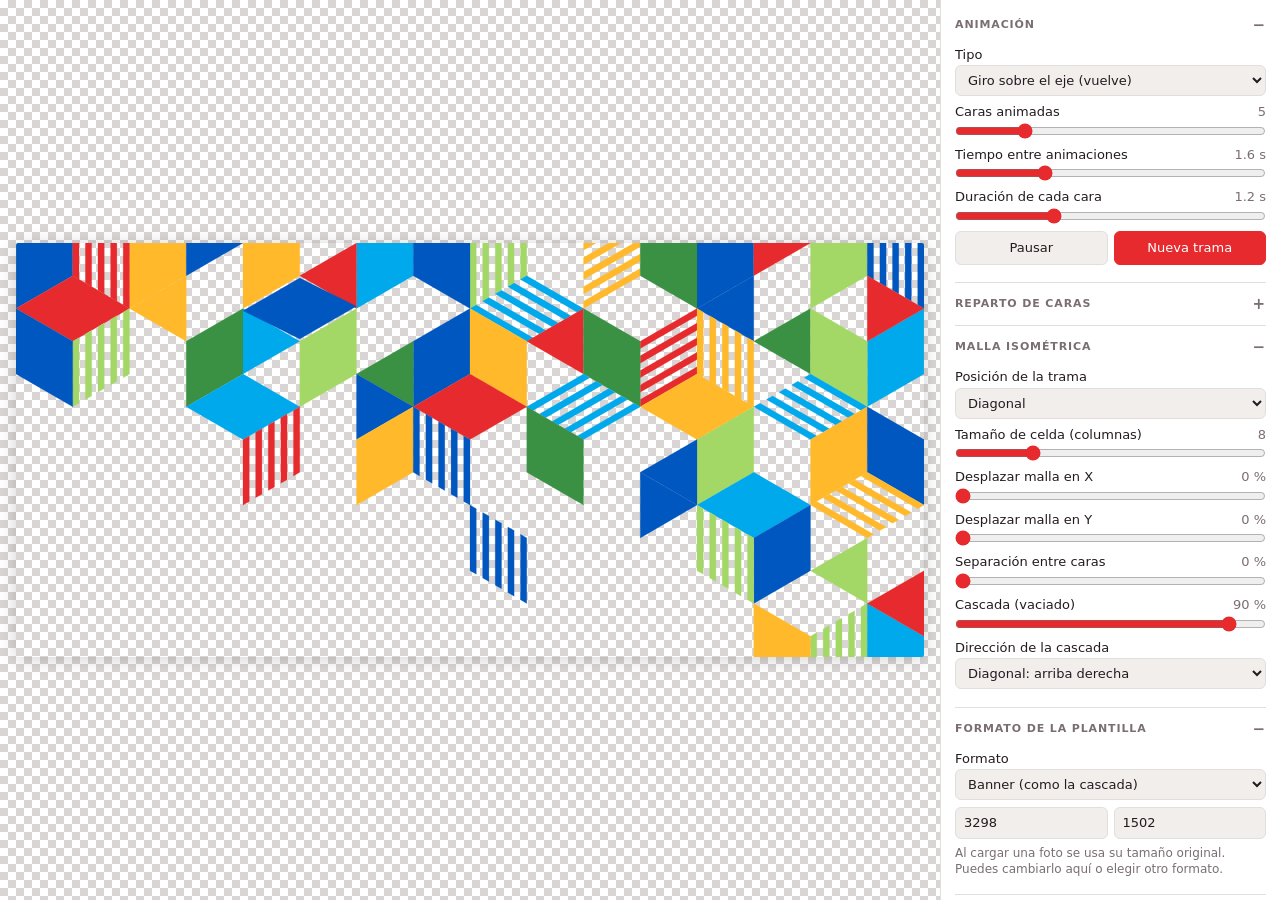
==== trama/index.html @ 0f30f417 "Añade generador de tramas en /trama Co-authored-by: Copilot <223556219+Copilot@users.noreply.github." ====
<!doctype html>
<html lang="es"><head><meta charset="utf-8">
<meta name="viewport" content="width=device-width, initial-scale=1, viewport-fit=cover">
<title>Generador de trama isométrica animada</title>
<style>
:root{--bg:#f6f5f3;--fg:#241b20;--panel:#fff;--line:#e2dede;--mut:#7a6e74;--acc:#e62a2d;--stage:#ebe8e6;--ctl:#f1eeec;
box-sizing:border-box;padding-top:env(safe-area-inset-top,0px);padding-bottom:env(safe-area-inset-bottom,0px)}
@media (prefers-color-scheme:dark){:root:not([data-theme="light"]){--bg:#17141a;--fg:#f1e8ec;--panel:#211c25;--line:#392f3a;--mut:#a89aa3;--stage:#100e12;--ctl:#2b242e}}
:root[data-theme="dark"]{--bg:#17141a;--fg:#f1e8ec;--panel:#211c25;--line:#392f3a;--mut:#a89aa3;--stage:#100e12;--ctl:#2b242e}
html,body{height:100%;margin:0}
body{background:var(--bg);color:var(--fg);font:13px/1.35 system-ui,-apple-system,sans-serif}
.app{display:grid;grid-template-columns:minmax(0,1fr) 340px;height:100%;min-height:0}
.stage{background:var(--stage);display:flex;align-items:center;justify-content:center;padding:16px;min-height:0;min-width:0;overflow:hidden}
.stage[data-transparent="true"]{background-color:#fff;background-image:linear-gradient(45deg,#d9d5d4 25%,transparent 25%),linear-gradient(-45deg,#d9d5d4 25%,transparent 25%),linear-gradient(45deg,transparent 75%,#d9d5d4 75%),linear-gradient(-45deg,transparent 75%,#d9d5d4 75%);background-size:16px 16px;background-position:0 0,0 8px,8px -8px,-8px 0}
#cv{box-shadow:0 2px 18px rgba(0,0,0,.18);border-radius:2px;cursor:pointer;touch-action:none}
#cv[data-image="true"]{cursor:grab}
#cv.is-panning{cursor:grabbing}
#cv:focus-visible{outline:3px solid var(--acc);outline-offset:4px}
.panel{background:var(--panel);border-left:1px solid var(--line);overflow:auto;padding:4px 14px 24px}
@media(max-width:820px){.app{grid-template-columns:minmax(0,1fr);grid-template-rows:minmax(220px,40dvh) minmax(0,1fr);height:100dvh}.panel{border-left:0;border-top:1px solid var(--line)}}
details.section{border-bottom:1px solid var(--line);padding:0 0 8px}
details.section>summary{font-size:11px;letter-spacing:.08em;text-transform:uppercase;color:var(--mut);margin:0;padding:14px 0 6px;font-weight:600;cursor:pointer;list-style:none}
details.section>summary::-webkit-details-marker{display:none}
details.section>summary::after{content:"+";float:right;font-size:15px;line-height:1}
details.section[open]>summary::after{content:"−"}
.section-body{padding-bottom:3px}
.f{display:grid;grid-template-columns:1fr auto;gap:2px 8px;margin:7px 0;align-items:center}
.f .v{color:var(--mut);font-variant-numeric:tabular-nums}
.f input[type=range]{grid-column:1/3;width:100%;accent-color:var(--acc);margin:0}
select,input[type=text],input[type=number],input[type=file]{width:100%;box-sizing:border-box;background:var(--ctl);color:var(--fg);border:1px solid var(--line);border-radius:6px;padding:6px 8px;font:inherit}
button{background:var(--ctl);color:var(--fg);border:1px solid var(--line);border-radius:6px;padding:7px 10px;font:inherit;cursor:pointer}
button:hover{border-color:var(--acc)}
button.p{background:var(--acc);border-color:var(--acc);color:#fff}
.row{display:flex;gap:6px;flex-wrap:wrap;margin:6px 0}.row>*{flex:1;min-width:0}
.sw{display:flex;gap:6px;margin:6px 0}.sw input{flex:1;height:28px;padding:0;border:1px solid var(--line);border-radius:6px;background:none;min-width:0}
.chk{display:flex;gap:8px;align-items:center;margin:8px 0}
#msg{color:var(--mut);min-height:1.4em;margin-top:6px}
.note{color:var(--mut);font-size:12px;margin:2px 0 6px}
</style></head><body>
<div class="app"><div class="stage" id="stage"><canvas id="cv" role="img" tabindex="0" aria-label="Trama isométrica animada. Pulsa para generar otra composición."></canvas></div><div class="panel" id="panel"></div></div>
<script>
const SX=215.03,SY=124.15;
const STROKE=.8;
const FQ=[[[-.5,-.5,.5],[.5,-.5,.5],[.5,.5,.5],[-.5,.5,.5]],[[.5,-.5,.5],[.5,.5,.5],[.5,.5,-.5],[.5,-.5,-.5]],[[.5,.5,.5],[-.5,.5,.5],[-.5,.5,-.5],[.5,.5,-.5]]];
// diagonal corta de cada cara: cortando por ella salen triángulos equiláteros
const SD=FQ.map(q=>{const P=q.map(p=>[(p[0]-p[1])*.7071,(p[0]+p[1]-2*p[2])*.4082]),d=(a,b)=>Math.hypot(a[0]-b[0],a[1]-b[1]);return d(P[0],P[2])<d(P[1],P[3])?0:1});
const TRI=[[[0,0],[1,0],[1,1]],[[0,0],[1,1],[0,1]],[[1,0],[1,1],[0,1]],[[0,0],[1,0],[0,1]]],SQ=[[0,0],[1,0],[1,1],[0,1]];
const WTC=[3,3,2,2,3,3];
const FORMATS={banner:['Banner (como la cascada)',3298,1502],hd:['Horizontal 16:9',1920,1080],c43:['Horizontal 4:3',1600,1200],sq:['Cuadrado 1:1',1500,1500],a4:['A4 vertical',1240,1754],story:['Vertical 9:16',1080,1920]};
const ANIMS={eje:'Giro sobre el eje (vuelve)',ejeMantener:'Giro sobre el eje y mantener',lado:'Giro sobre un lado',aristaMantener:'Giro sobre arista y mantener',fundido:'Aparecer y desaparecer',caida:'Caída',desliza:'Deslizar',escala:'Escalar (pop)',
  ejeSuave:'Giro suave',ladoSuave:'Balanceo suave',pulso:'Pulso de color',lluvia:'Lluvia continua',lluviaCompleta:'Lluvia hasta completar la trama',mezcla:'Mezcla de todas'};
const PATTERNS={diagonal:'Diagonal',horizontal:'Franja horizontal',vertical:'Franja vertical',top:'Lado superior',bottom:'Lado inferior',left:'Lado izquierdo',right:'Lado derecho',sides:'Laterales izquierdo + derecho',topBottom:'Lados superior + inferior',
  topLeft:'Esquina superior izquierda',topRight:'Esquina superior derecha',bottomLeft:'Esquina inferior izquierda',bottomRight:'Esquina inferior derecha',
  topCorners:'Esquinas superiores',bottomCorners:'Esquinas inferiores',leftCorners:'Esquinas izquierdas',rightCorners:'Esquinas derechas',
  corners:'Esquinas opuestas (sup. izq. + inf. der.)',otherCorners:'Esquinas opuestas (sup. der. + inf. izq.)',threeCorners:'Tres esquinas',fourCorners:'Las cuatro esquinas',surround:'Los cuatro lados',full:'Malla completa'};
const CASCADES={ne:'Diagonal: arriba derecha',nw:'Diagonal: arriba izquierda',se:'Diagonal: abajo derecha',sw:'Diagonal: abajo izquierda',
  leftToRight:'Horizontal: izquierda a derecha',rightToLeft:'Horizontal: derecha a izquierda',topToBottom:'Vertical: arriba a abajo',bottomToTop:'Vertical: abajo a arriba',none:'Sin cascada'};
const S={anim:'eje',fmt:'banner',W:3298,H:1502,cols:8,shx:0,shy:0,gap:0,casc:90,cdir:'ne',wB:30,wT:10,wS:20,wH:20,wP:20,batch:5,intv:1.6,dur:1.2,seed:7,
  layout:'diagonal',bg:'#ffffff',bgImage:null,bgImageData:null,bgZoom:1,bgRotation:0,bgX:0,bgY:0,transp:true,filename:'trama',
  pal:['#e62a2d','#ffb92a','#3a9144','#a4d866','#0057bf','#00a9eb']};
const $=id=>document.getElementById(id),cv=$('cv'),g=cv.getContext('2d'),uiControls={};
const motionPreference=matchMedia('(prefers-reduced-motion: reduce)'),imagePointers=new Map;
let sc=null,T=0,playing=!motionPreference.matches,pauseRequested=false,PW=100,PH=100,frameId=0,currentSection=null;
let imageGesture=null,backgroundDragged=false;
// ---------- aleatorio determinista por celda (la trama no «salta» al mover un control)
function R(a,b,c){let h=(Math.imul(a,374761393)+Math.imul(b,668265263)+Math.imul(c,2147483647)+Math.imul(S.seed,1274126177))|0;h=Math.imul(h^(h>>>13),1274126177);h^=h>>>16;return(h>>>0)/4294967296}
const clamp=(x,a,b)=>Math.min(b,Math.max(a,x));
function pickC(r,avoid=[]){const allowed=WTC.map((weight,i)=>avoid.includes(i)?0:weight),total=allowed.reduce((a,b)=>a+b,0);
  if(!total){const counts=WTC.map((_,i)=>avoid.filter(c=>c===i).length),min=Math.min(...counts),choices=counts.flatMap((n,i)=>n===min?[i]:[]);return choices[Math.floor(r*choices.length)]}
  r*=total;for(let i=0;i<allowed.length;i++)if((r-=allowed[i])<0)return i;return 0}
function mkStyle(kind,gf,avoid=[]){if(!kind)return null;const c=pickC(gf(0),avoid);
  if(kind===1)return{c,k:'s'};if(kind===2)return{c,k:'t',v:gf(1)<.5?0:1};
  return{c,k:'b',ax:gf(1)<.5?0:1,gr:1}}
function kindOf(r){const sw=[S.wB,S.wS,S.wT,S.wH],t=sw.reduce((a,b)=>a+b,0);if(!t)return 1;r*=t;for(let i=0;i<4;i++){if((r-=sw[i])<0)return i}return 1}
function edgeKeys(face){
  const q=FQ[face.i].map(p=>[p[0]+face.x,p[1]+face.y,p[2]]);
  return q.map((a,i)=>[a,q[(i+1)%q.length]].map(p=>p.map(v=>Math.round(v*1000)).join(',')).sort().join('|'));
}
// ---------- construcción de la malla
function build(){
  const VW=S.cols*2*SX,VH=VW*S.H/S.W,shX=S.shx/100*2*SX,shY=S.shy/100*3*SY;
  const tot=S.wB+S.wT+S.wS+S.wH+S.wP,pp=tot?S.wP/tot:0,q=Math.min(1,1.5*pp);
  const faces=[],units=[],edgeOwners=new Map(),rmax=Math.ceil(VH/(3*SY))+2;
  for(let r=-2;r<=rmax;r++)for(let m=-3;m<=S.cols+3;m++){
    const k=2*m+(r&1),l=3*r,cx=k*SX+shX,cy=l*SY+shY;
    if(cx<-2.2*SX||cx>VW+2.2*SX||cy<-2.4*SY||cy>VH+2.4*SY)continue;
    if(S.layout!=='full'&&S.cdir!=='none'){
      let u=clamp(cx/VW,0,1),v=clamp(cy/VH,0,1);
      if(['nw','sw'].includes(S.cdir))u=1-u;if(['se','sw'].includes(S.cdir))v=1-v;
      const cascade=S.casc/100,tail=clamp((cascade-.9)/.1,0,1),cutoff=cascade<=.9?-1.2+cascade/.9*1.2:.95*tail*tail*(3-2*tail);
      const corner=(x,y)=>.32-Math.hypot(u-x,v-y);
      let score={diagonal:u*.9-v*1.1+.35,horizontal:.14-Math.abs(v-.5),vertical:.14-Math.abs(u-.5),
        top:.52-v,bottom:v-.48,left:.52-u,right:u-.48,
        sides:Math.abs(u-.5)-.12,topBottom:Math.abs(v-.5)-.12,
        topLeft:corner(0,0),topRight:corner(1,0),bottomLeft:corner(0,1),bottomRight:corner(1,1),
        topCorners:Math.max(corner(0,0),corner(1,0)),bottomCorners:Math.max(corner(0,1),corner(1,1)),
        leftCorners:Math.max(corner(0,0),corner(0,1)),rightCorners:Math.max(corner(1,0),corner(1,1)),
        corners:Math.max(corner(0,0),corner(1,1)),otherCorners:Math.max(corner(1,0),corner(0,1)),
        threeCorners:Math.max(corner(0,0),corner(1,0),corner(0,1)),
        fourCorners:Math.max(.28-Math.hypot(u,v),.28-Math.hypot(1-u,v),.28-Math.hypot(u,1-v),.28-Math.hypot(1-u,1-v)),
        surround:.3-Math.min(u,1-u,v,1-v)}[S.layout]??(S.cdir==='none'?1:u*.9-v*1.1+.35);
      if(S.layout==='diagonal'){
        if(S.cdir==='leftToRight')score=u-.5;
        if(S.cdir==='rightToLeft')score=.5-u;
        if(S.cdir==='topToBottom')score=v-.5;
        if(S.cdir==='bottomToTop')score=.5-v;
      }
      const d=score-cutoff+(R(k,l,0)-.5)*.3*cascade;
      if(d<0)continue;
    }
    const used=new Set(),cube={x:(k+l)/2,y:(l-k)/2};
    const mk=(i,st,stripeAllowed)=>{const f={x:cube.x,y:cube.y,i,st,stripeAllowed,flip:null,adjacentFaces:[]};faces.push(f);return f};
    const gs=(s)=>j=>R(k,l,20+s*4+j);
    const makeFace=(i,kind)=>{const stripeAllowed=true,f=mk(i,null,stripeAllowed),keys=edgeKeys(f);
      f.adjacentFaces=[...new Set(keys.flatMap(key=>edgeOwners.get(key)||[]))];
      const avoid=[...f.adjacentFaces.map(adjacent=>adjacent.st).filter(Boolean).map(st=>st.c),...used];
      const noColor=kind>0&&WTC.every((_,color)=>avoid.includes(color));
      f.st=mkStyle(noColor&&kind!==2?3:noColor?0:kind,gs(i),noColor?[]:avoid);if(f.st)used.add(f.st.c);
      for(const key of keys){const owners=edgeOwners.get(key)||[];
        for(const owner of owners){if(!f.adjacentFaces.includes(owner))f.adjacentFaces.push(owner);if(!owner.adjacentFaces.includes(f))owner.adjacentFaces.push(f)}
        owners.push(f);edgeOwners.set(key,owners)}
      return f};
    if(R(k,l,1)<q){
      const i=Math.floor(R(k,l,2)*3);
      const arrow=[0,1,2].filter(z=>z!==i).map(z=>makeFace(z,1));
      const triangle=makeFace(i,2);units.push({fs:[...arrow,triangle],pair:true});
    }else for(let i=0;i<3;i++)units.push({fs:[makeFace(i,kindOf(R(k,l,5+i)))],pair:false});
  }
  return{faces,units,next:0};
}
function newStyle(face,stripeAllowed=true){
  const forbidden=face.adjacentFaces.flatMap(other=>[other.st,other.flip?.nw]).filter(style=>style&&style.k!=='b').map(style=>style.c);
  for(let n=0;n<30;n++){
    let kind=face.st?.k==='t'?2:kindOf(Math.random());
    if(kind===3&&!stripeAllowed)kind=1;
    const avoid=kind===3?[]:[...forbidden,...(face.st?[face.st.c]:[])];
    if(kind!==3&&WTC.every((_,color)=>avoid.includes(color)))continue;
    const st=mkStyle(kind,()=>Math.random(),avoid);
    if(st&&(!face.st||st.k!==face.st.k||st.c!==face.st.c))return st;
  }
  return face.st?.k!=='t'&&stripeAllowed?mkStyle(3,()=>Math.random()):null;
}
const TYPES=['eje','ejeMantener','lado','aristaMantener','fundido','caida','desliza','escala','ejeSuave','ladoSuave','pulso','lluvia'];
function batch(s,t){
  if(S.anim==='lluviaCompleta')return;
  const cand=s.units.filter(u=>!u.fs[0].flip).sort(()=>Math.random()-.5);let n=0;
  for(const u of cand){
    if(n+u.fs.length>S.batch)continue;
    const par={type:S.anim==='mezcla'?TYPES[Math.floor(Math.random()*TYPES.length)]:S.anim,ax:Math.random()<.5?0:1,edge:Math.floor(Math.random()*4),dir:Math.random()<.5?1:-1};
    const t0=t+Math.random()*.3*S.dur,dur=S.dur;
    if(u.pair){
      const pending=[];
      for(const f of u.fs){const nw=newStyle(f,false);if(!nw)break;f.flip={t0,dur,par,nw};pending.push(f)}
      if(pending.length!==u.fs.length)for(const f of pending)f.flip=null;
    }else{const f=u.fs[0],nw=newStyle(f,f.stripeAllowed);if(nw)f.flip={t0,dur,par,nw}}
    n+=u.fs.length;if(n>=S.batch)break;
  }
}
function step(s,t,independent=false){
  if((independent||!pauseRequested)&&t>=s.next){batch(s,t);s.next=t+S.intv}
  for(const f of s.faces)if(f.flip&&t>=f.flip.t0+f.flip.dur){
    if(f.flip.par.type==='aristaMantener')f.pose=heldEdgePose(f,f.flip.par);
    if(f.flip.par.type==='ejeMantener')f.pose=heldAxisPose(f,f.flip.par);
    f.st=f.flip.nw;f.flip=null}
  for(const f of s.faces)if(f.intro&&t>=f.intro.t0+f.intro.dur)f.intro=null;
  if(S.anim==='lluviaCompleta'&&s.faces.every(f=>!f.intro)&&playing&&!independent){playing=false;updatePlayButton()}
  if(!independent&&pauseRequested&&s.faces.every(f=>!f.flip)){pauseRequested=false;playing=false;updatePlayButton()}
}
// ---------- geometría 3D de cada animación
const sub=(a,b)=>[a[0]-b[0],a[1]-b[1],a[2]-b[2]],add=(a,b)=>[a[0]+b[0],a[1]+b[1],a[2]+b[2]],mul=(a,k)=>[a[0]*k,a[1]*k,a[2]*k];
const dot=(a,b)=>a[0]*b[0]+a[1]*b[1]+a[2]*b[2],cross=(a,b)=>[a[1]*b[2]-a[2]*b[1],a[2]*b[0]-a[0]*b[2],a[0]*b[1]-a[1]*b[0]];
const unit=a=>mul(a,1/Math.hypot(...a)),cen=q=>mul(q.reduce(add),1/q.length);
const ease=x=>x*x*(3-2*x);
function rotLine(q,P0,d,phi){const c=Math.cos(phi),s=Math.sin(phi);
  return q.map(p=>{const r=sub(p,P0),par=mul(d,dot(r,d)),pp=sub(r,par);return add(P0,add(par,add(mul(pp,c),mul(cross(d,pp),s))))})}
function heldEdgePose(f,par){
  const q=(f.pose||FQ[f.i]).map(p=>[p[0]+f.x,p[1]+f.y,p[2]]);
  const a=q[par.edge],b=q[(par.edge+1)%4],d=unit(sub(b,a)),C=cen(q);
  const dep=x=>x[0]+x[1]+x[2],sg=dep(rotLine([C],a,d,.3)[0])>dep(C)?1:-1;
  return rotLine(q,a,d,sg*Math.PI*.5).map(p=>[p[0]-f.x,p[1]-f.y,p[2]]);
}
function heldAxisPose(f,par){
  const q=(f.pose||FQ[f.i]).map(p=>[p[0]+f.x,p[1]+f.y,p[2]]);
  const C=cen(q),axis=unit(sub(q[par.ax?3:1],q[0]));
  return rotLine(q,C,axis,Math.PI*.5).map(p=>[p[0]-f.x,p[1]-f.y,p[2]]);
}
function anim(par,q,p,o,n){
  const C=cen(q),U=sub(q[1],q[0]),V=sub(q[3],q[0]),half=p<.5,st=half?o:n;
  switch(par.type){
    case 'eje':{const phi=ease(p)*Math.PI;return{Q:rotLine(q,C,unit(par.ax?V:U),phi),a:1,st:phi<Math.PI/2?o:n}}
    case 'ejeMantener':return{Q:rotLine(q,C,unit(par.ax?V:U),ease(p)*Math.PI*.5),a:1,st:p<.5?o:n};
    case 'lado':{const a=q[par.edge],b=q[(par.edge+1)%4],d=unit(sub(b,a)),phi=Math.sin(p*Math.PI)*Math.PI*.5;
      const dep=x=>x[0]+x[1]+x[2],sg=dep(rotLine([C],a,d,.3)[0])>dep(C)?1:-1;
      return{Q:rotLine(q,a,d,sg*phi),a:1,st}}
    case 'aristaMantener':{const a=q[par.edge],b=q[(par.edge+1)%4],d=unit(sub(b,a)),phi=ease(p)*Math.PI*.5;
      const dep=x=>x[0]+x[1]+x[2],sg=dep(rotLine([C],a,d,.3)[0])>dep(C)?1:-1;
      return{Q:rotLine(q,a,d,sg*phi),a:1,st}}
    case 'fundido':return{Q:q,a:half?1-ease(p*2):ease(p*2-1),st};
    case 'caida':{const s=half?p*2:(p-.5)*2,dz=half?-1.5*s*s:1.5*(1-s)*(1-s);
      return{Q:q.map(x=>[x[0],x[1],x[2]+dz]),a:half?1-s*s:Math.min(1,s*1.6),st}}
    case 'desliza':{const dv=mul(par.ax?V:U,par.dir),s=ease(half?p*2:(p-.5)*2);
      return{Q:q.map(x=>add(x,mul(dv,half?s:-(1-s)))),a:half?1-s:s,st}}
    case 'escala':{const k=half?1-ease(p*2):1+2.70158*Math.pow((p-.5)*2-1,3)+1.70158*Math.pow((p-.5)*2-1,2);
      return{Q:q.map(x=>add(C,mul(sub(x,C),k))),a:1,st}}
    case 'ejeSuave':return{Q:rotLine(q,C,unit(par.ax?V:U),Math.sin(p*Math.PI*2)*.3),a:1,st:o,nw:n,blend:ease(p)};
    case 'ladoSuave':{const a=q[par.edge],b=q[(par.edge+1)%4],d=unit(sub(b,a));return{Q:rotLine(q,a,d,Math.sin(p*Math.PI*2)*.42),a:1,st:o,nw:n,blend:ease(p)}}
    case 'pulso':return{Q:q,a:1,st:o,nw:n,blend:ease(p)};
    case 'lluvia':return{Q:q.map(x=>[x[0],x[1],x[2]+2.5*(1-ease(p))]),a:ease(p),st:n,overlay:true};
    case 'lluviaCompleta':return{Q:q.map(x=>[x[0],x[1],x[2]+2.5*(1-ease(p))]),a:ease(p),st:n};
  }
  return{Q:q,a:1,st:o};
}
// ---------- dibujo (mismo código para pantalla, PNG, SVG y GIF)
function bands(gr){const n=5,w=1/(n+(n-1)*gr),B=[];for(let i=0;i<n;i++)B.push([i*w*(1+gr),i*w*(1+gr)+w]);return B}
function drawFace(sk,P,L,a,i){
  if(!L||a<=.003)return;const col=S.pal[L.c];
  const pt=(u,v)=>{const m=[(1-u)*(1-v),u*(1-v),u*v,(1-u)*v];let x=0,y=0;for(let k=0;k<4;k++){x+=P[k][0]*m[k];y+=P[k][1]*m[k]}return[x,y]};
  const poly=arr=>sk.poly(arr.map(([u,v])=>pt(u,v)),col,a);
  if(L.k==='s')poly(SQ);else if(L.k==='t')poly(TRI[SD[i]*2+L.v]);
  else bands(L.gr).forEach(([u0,u1])=>poly(L.ax===0?[[u0,0],[u1,0],[u1,1],[u0,1]]:[[0,u0],[1,u0],[1,u1],[0,u1]]));
}
function render(sk,W,H,t,s){
  const kk=W/(S.cols*2*SX),shX=S.shx/100*2*SX,shY=S.shy/100*3*SY;
  const sp=p=>[((p[0]-p[1])*SX+shX)*kk,((p[0]+p[1]-2*p[2])*SY+shY)*kk];
  sk.begin();const live=[],gp=1-S.gap/100;
  for(const f of s.faces){
    let q=(f.pose||FQ[f.i]).map(p=>[p[0]+f.x,p[1]+f.y,p[2]]);
    if(gp<1){const c=cen(q);q=q.map(x=>add(c,mul(sub(x,c),gp)))}
    if(f.intro){
      const p=clamp((t-f.intro.t0)/f.intro.dur,0,1),r=anim({type:'lluviaCompleta'},q,p,f.st,f.st);
      if(p<1){live.push({r,i:f.i,d:cen(r.Q).reduce((a,b)=>a+b)});continue}
      f.intro=null;
    }
    const fl=f.flip,p=fl?clamp((t-fl.t0)/fl.dur,0,1):0;
    if(fl&&p<1){const r=anim(fl.par,q,p,f.st,fl.nw);if(r.overlay)drawFace(sk,q.map(sp),f.st,1,f.i);live.push({r,i:f.i,d:cen(r.Q).reduce((a,b)=>a+b)});continue}
    drawFace(sk,q.map(sp),f.st,1,f.i);
  }
  live.sort((a,b)=>a.d-b.d).forEach(({r,i})=>{const points=r.Q.map(sp);
    if(r.blend!==undefined){drawFace(sk,points,r.st,1-r.blend,i);drawFace(sk,points,r.nw,r.blend,i)}
    else drawFace(sk,points,r.st,r.a,i)});
}
function drawBackground(c,W,H,bg,bgImage){
  if(bgImage){
    if(!S.transp){c.fillStyle=bg;c.fillRect(0,0,W,H)}
    const placement=backgroundPlacement(W,H,bgImage);
    c.save();c.translate(placement.cx,placement.cy);c.rotate(placement.angle);c.drawImage(bgImage,-placement.dw/2,-placement.dh/2,placement.dw,placement.dh);c.restore();
  }
  else if(bg){c.fillStyle=bg;c.fillRect(0,0,W,H)}
}
function backgroundPlacement(W,H,image){
  const scale=Math.max(W/image.naturalWidth,H/image.naturalHeight)*S.bgZoom;
  return{cx:W/2+S.bgX*W/100,cy:H/2+S.bgY*H/100,dw:image.naturalWidth*scale,dh:image.naturalHeight*scale,angle:S.bgRotation*Math.PI/180}
}
const canvasSink=(c,W,H,bg,bgImage)=>({begin(){c.globalAlpha=1;c.clearRect(0,0,W,H);drawBackground(c,W,H,bg,bgImage)},
  poly(pts,col,a){c.beginPath();pts.forEach((p,i)=>i?c.lineTo(p[0],p[1]):c.moveTo(p[0],p[1]));c.closePath();
    c.globalAlpha=a;c.fillStyle=col;c.fill();c.strokeStyle=col;c.lineWidth=STROKE*W/S.W;c.stroke();c.globalAlpha=1}});
function svgSink(W,H,bg,bgImage){const o=[];const f=n=>+n.toFixed(2);
  return{begin(){if(bgImage){const placement=backgroundPlacement(W,H,S.bgImage);if(bg)o.push(`<rect width="${W}" height="${H}" fill="${bg}"/>`);
      o.push(`<g transform="translate(${f(placement.cx)} ${f(placement.cy)}) rotate(${f(S.bgRotation)})"><image href="${bgImage}" x="${f(-placement.dw/2)}" y="${f(-placement.dh/2)}" width="${f(placement.dw)}" height="${f(placement.dh)}"/></g>`)}
    else if(bg)o.push(`<rect width="${W}" height="${H}" fill="${bg}"/>`)},
    poly(pts,col,a){o.push(`<polygon points="${pts.map(p=>f(p[0])+','+f(p[1])).join(' ')}" fill="${col}"${a<1?` fill-opacity="${f(a)}"`:''} stroke="${col}" stroke-opacity="${f(a)}" stroke-width="${f(STROKE)}"/>`)},
    out(){return`<svg xmlns="http://www.w3.org/2000/svg" viewBox="0 0 ${W} ${H}" width="${W}" height="${H}" stroke-linejoin="round">\n${o.join('\n')}\n</svg>`}}}
// ---------- exportar
const hex=h=>[1,3,5].map(i=>parseInt(h.slice(i,i+2),16));
function makeSVG(){const sk=svgSink(S.W,S.H,S.transp&&!S.bgImage?null:S.bg,S.bgImageData);render(sk,S.W,S.H,T,sc);return new Blob([sk.out()],{type:'image/svg+xml'})}
function makePNG(){const c=document.createElement('canvas');c.width=S.W;c.height=S.H;
  render(canvasSink(c.getContext('2d'),S.W,S.H,S.transp&&!S.bgImage?null:S.bg,S.bgImage),S.W,S.H,T,sc);return new Promise(r=>c.toBlob(r,'image/png'))}
function lzw(px){const out=[];let cur=0,nb=0;const emit=(c,s)=>{cur|=c<<nb;nb+=s;while(nb>=8){out.push(cur&255);cur>>>=8;nb-=8}};
  let size=9,next=258,dict=new Map();emit(256,size);let pre=px[0];
  for(let i=1;i<px.length;i++){const k=px[i],key=pre*256+k,hit=dict.get(key);
    if(hit!==undefined)pre=hit;
    else{emit(pre,size);if(next>(1<<size)-1&&size<12)size++;
      if(next<4096)dict.set(key,next++);else{emit(256,size);dict=new Map();next=258;size=9}
      pre=k}}
  emit(pre,size);if(next>(1<<size)-1&&size<12)size++;emit(257,size);if(nb>0)out.push(cur&255);return out}
function gifEncode(frames,W,H,delay,pal,transparent){
  const o=[71,73,70,56,57,97],w16=v=>o.push(v&255,(v>>8)&255);w16(W);w16(H);o.push(0xF7,0,0);
  for(let i=0;i<256;i++){const c=pal[i]||[0,0,0];o.push(c[0],c[1],c[2])}
  o.push(0x21,0xFF,11,78,69,84,83,67,65,80,69,50,46,48,3,1,0,0,0);
  for(const fr of frames){
    o.push(0x21,0xF9,4,transparent?0x09:0x08,delay&255,(delay>>8)&255,0,0,0x2C);w16(0);w16(0);w16(W);w16(H);o.push(0,8);
    const d=lzw(fr);for(let i=0;i<d.length;i+=255){const n=Math.min(255,d.length-i);o.push(n);for(let j=0;j<n;j++)o.push(d[i+j])}o.push(0);
  }
  o.push(0x3B);return new Blob([new Uint8Array(o)],{type:'image/gif'});
}
function makePalette(transparent){const base=[S.bg,...S.pal].map(hex),pal=base.slice();
  for(let a=0;a<base.length;a++)for(let b=a+1;b<base.length;b++)for(const t of[.25,.5,.75])pal.push(base[a].map((v,i)=>Math.round(v*(1-t)+base[b][i]*t)));
  return transparent?[[0,0,0],...pal]:pal}
function addImageColors(pal,data){
  const bins=new Map();
  for(let i=0;i<data.length;i+=4){const r=data[i],g=data[i+1],b=data[i+2],key=((r>>4)<<8)|((g>>4)<<4)|(b>>4);
    let bin=bins.get(key);if(!bin){bin={r:0,g:0,b:0,n:0};bins.set(key,bin)}bin.r+=r;bin.g+=g;bin.b+=b;bin.n++}
  const existing=new Set(pal.map(c=>c.join(',')));
  const colors=[...bins.values()].sort((a,b)=>b.n-a.n);
  for(const bin of colors){if(pal.length>=256)break;const c=[Math.round(bin.r/bin.n),Math.round(bin.g/bin.n),Math.round(bin.b/bin.n)];
    const key=c.join(',');if(existing.has(key))continue;existing.add(key);pal.push(c)}
  if(pal.length>256)pal.length=256;
}
function quant(d,pal,cache,transparent){const n=d.length/4,o=new Uint8Array(n);
  for(let i=0,j=0;i<n;i++,j+=4){const key=(d[j]<<16)|(d[j+1]<<8)|d[j+2];let v=cache.get(key);
    if(transparent&&d[j+3]<128){o[i]=0;continue}
    if(v===undefined){let b=1e9;v=transparent?1:0;for(let k=transparent?1:0;k<pal.length;k++){const p=pal[k],e=(p[0]-d[j])**2+(p[1]-d[j+1])**2+(p[2]-d[j+2])**2;if(e<b){b=e;v=k}}cache.set(key,v)}
    o[i]=v}
  return o}
async function makeGIF(secs,fps,gw,transparent,onp){
  const gh=Math.round(gw*S.H/S.W),c=document.createElement('canvas');c.width=gw;c.height=gh;
  const cx=c.getContext('2d',{willReadFrequently:true}),sim=build();sim.faces.forEach((f,i)=>{if(sc.faces[i])f.st=sc.faces[i].st});
  if(S.anim==='lluviaCompleta'){
    prepareCompleteRain(sim);
    const stagger=Math.min(2.4,Math.max(.8,S.intv*1.2));
    secs=Math.max(secs,stagger+S.dur+.5);
  }
  const useTransparency=transparent&&!S.bgImage,pal=makePalette(useTransparency),cache=new Map(),frames=[],N=Math.max(2,2*Math.round(secs*fps/2)),forwardCount=N/2+1,captureCount=S.anim==='lluviaCompleta'?N:forwardCount,sk=canvasSink(cx,gw,gh,useTransparency?null:S.bg,S.bgImage);
  if(S.bgImage){drawBackground(cx,gw,gh,S.bg,S.bgImage);addImageColors(pal,cx.getImageData(0,0,gw,gh).data)}
  for(let i=0;i<captureCount;i++){const t=i/fps;step(sim,t,true);render(sk,gw,gh,t,sim);frames.push(quant(cx.getImageData(0,0,gw,gh).data,pal,cache,useTransparency));
    onp&&onp(i+1,N);if(i%2===1)await new Promise(r=>setTimeout(r))}
  const cycle=frames.slice();
  if(S.anim!=='lluviaCompleta')for(let i=forwardCount-2;i>0;i--)cycle.push(frames[i]);
  return gifEncode(cycle,gw,gh,Math.round(100/fps),pal,useTransparency);
}
let dl=null;try{window.claude&&window.claude.use('downloads').then(d=>{dl=d})}catch(e){}
const msg=t=>{$('msg').textContent=t};
function scheduleFrame(){if(frameId)cancelAnimationFrame(frameId);frameId=requestAnimationFrame(frame)}
async function save(name,blob){
  if(!(blob instanceof Blob)){msg('No se pudo crear el archivo para descargar.');return}
  if(dl){try{await dl.save({filename:name,data:blob});msg('Guardado: '+name)}catch(e){msg(e&&e.code==='declined'?'Descarga cancelada':'No se pudo guardar ('+((e&&e.code)||'error')+')')}}
  else{const a=document.createElement('a');a.href=URL.createObjectURL(blob);a.download=name;document.body.appendChild(a);a.click();a.remove();msg('Descargado: '+name)}
}
function fileName(extension){
  const base=(S.filename||'trama').trim().replace(/[<>:"/\\|?*\u0000-\u001f]/g,'-').replace(/[. ]+$/,'')||'trama';
  return`${base}.${extension}`;
}
// ---------- interfaz
function fit(){
  const st=$('stage'),aw=Math.max(60,st.clientWidth-32),ah=Math.max(60,st.clientHeight-32),k=Math.min(aw/S.W,ah/S.H),d=devicePixelRatio||1;
  PW=S.W*k;PH=S.H*k;cv.style.width=PW+'px';cv.style.height=PH+'px';cv.width=Math.round(PW*d);cv.height=Math.round(PH*d);g.setTransform(d,0,0,d,0,0);scheduleFrame();
}
function prepareCompleteRain(s){
  const stagger=Math.min(2.4,Math.max(.8,S.intv*1.2));
  for(const unit of s.units){
    const face=unit.fs[0],delay=R(Math.round(face.x*100),Math.round(face.y*100),93)*stagger;
    for(const f of unit.fs)f.intro={t0:delay,dur:S.dur};
  }
  s.next=Infinity;
}
function startCompleteRain(s){
  if(motionPreference.matches)return;
  prepareCompleteRain(s);playing=true;pauseRequested=false;updatePlayButton();
}
function rebuild(){sc=build();T=0;sc.next=0;if(S.anim==='lluviaCompleta')startCompleteRain(sc);scheduleFrame()}
function updatePlayButton(){
  const b=$('bp');if(!b)return;
  b.disabled=pauseRequested;b.textContent=pauseRequested?'Terminando animación…':playing?'Pausar':'Reanudar';
  b.setAttribute('aria-pressed',String(playing&&!pauseRequested));
}
function sec(t,open=false){const details=document.createElement('details');details.className='section';details.open=open;
  const summary=document.createElement('summary');summary.textContent=t;details.appendChild(summary);
  currentSection=document.createElement('div');currentSection.className='section-body';details.appendChild(currentSection);$('panel').appendChild(details)}
function slider(key,label,min,max,step,o={}){
  const w=document.createElement('label');w.className='f';
  w.innerHTML=`<span>${label}</span><span class="v"></span><input type="range" min="${min}" max="${max}" step="${step}">`;
  const i=w.querySelector('input'),v=w.querySelector('.v');i.value=S[key];
  const show=()=>{v.textContent=o.show?o.show(S[key]):S[key]+(o.unit||'')};show();
  uiControls[key]={element:i,refresh:show};
  i.oninput=()=>{S[key]=+i.value;show();o.on&&o.on();if(o.rb)rebuild();Object.values(shows).forEach(f=>f());scheduleFrame()};
  currentSection.appendChild(w);return show}
function select(key,label,opts,on){
  const w=document.createElement('label');w.className='f';w.innerHTML=`<span>${label}</span><span></span>`;
  const s=document.createElement('select');s.style.gridColumn='1/3';
  for(const[k,v]of Object.entries(opts)){const o=document.createElement('option');o.value=k;o.textContent=Array.isArray(v)?v[0]:v;s.appendChild(o)}
  s.value=S[key];uiControls[key]={element:s};s.onchange=()=>{S[key]=s.value;on&&on();scheduleFrame()};w.appendChild(s);currentSection.appendChild(w);return s}
function refreshBackgroundControls(){
  for(const key of['bgZoom','bgX','bgY','bgRotation']){
    const control=uiControls[key];if(control){control.element.value=S[key];control.refresh?.()}
  }
}
const shows={};
function pct(key,label){shows[key]=slider(key,label,0,100,1,{rb:1,show:()=>{const t=S.wB+S.wT+S.wS+S.wH+S.wP;return(t?Math.round(S[key]/t*100):0)+' %'}})}
function buildUI(){
  sec('Animación',true);select('anim','Tipo',ANIMS,()=>{if(S.anim==='lluviaCompleta'){rebuild();return}
    if(sc){sc.faces.forEach(f=>{if(f.flip){f.st=f.flip.nw;f.flip=null}f.intro=null});sc.next=T+S.intv}});
  slider('batch','Caras animadas',1,20,1);slider('intv','Tiempo entre animaciones',.3,5,.1,{unit:' s'});slider('dur','Duración de cada cara',.4,3,.1,{unit:' s'});
  let r=document.createElement('div');r.className='row';r.innerHTML='<button id="bp" aria-pressed="true">Pausar</button><button id="bn" class="p">Nueva trama</button>';currentSection.appendChild(r);
  sec('Reparto de caras');
  pct('wB','Huecos en blanco');pct('wT','Triángulos equiláteros');pct('wS','Rombos (caras opacas)');pct('wH','Caras de 5 líneas');pct('wP','Pares de flechas');
  const nt=document.createElement('div');nt.className='note';nt.textContent='Los valores se normalizan a 100 %. Los rayados pueden continuar entre celdas; las piezas lisas evitan repetir color junto a sus vecinas.';currentSection.appendChild(nt);
  sec('Malla isométrica',true);
  select('layout','Posición de la trama',PATTERNS,rebuild);
  slider('cols','Tamaño de celda (columnas)',3,24,1,{rb:1});slider('shx','Desplazar malla en X',0,100,1,{rb:1,unit:' %'});slider('shy','Desplazar malla en Y',0,100,1,{rb:1,unit:' %'});
  slider('gap','Separación entre caras',0,25,1,{unit:' %'});slider('casc','Cascada (vaciado)',0,100,1,{rb:1,unit:' %'});
  select('cdir','Dirección de la cascada',CASCADES,rebuild);
  sec('Formato de la plantilla',true);
  const fs=select('fmt','Formato',{...FORMATS,custom:'Personalizado'},()=>{if(S.fmt!=='custom'){S.W=FORMATS[S.fmt][1];S.H=FORMATS[S.fmt][2];$('iw').value=S.W;$('ih').value=S.H}fit();rebuild()});
  r=document.createElement('div');r.className='row';r.innerHTML=`<input type="number" id="iw" min="200" max="30000" value="${S.W}" aria-label="Ancho en píxeles"><input type="number" id="ih" min="200" max="30000" value="${S.H}" aria-label="Alto en píxeles">`;currentSection.appendChild(r);
  const ch=()=>{S.W=clamp(+$('iw').value||S.W,200,30000);S.H=clamp(+$('ih').value||S.H,200,30000);S.fmt='custom';fs.value='custom';fit();rebuild()};$('iw').onchange=$('ih').onchange=ch;
  r=document.createElement('div');r.className='note';r.textContent='Al cargar una foto se usa su tamaño original. Puedes cambiarlo aquí o elegir otro formato.';currentSection.appendChild(r);
  sec('Fondo',true);
  r=document.createElement('div');r.className='row';r.innerHTML=`<label class="f" style="margin:0"><span>Color de fondo</span><span></span></label>`;
  const bgc=document.createElement('input');bgc.type='color';bgc.value=S.bg;bgc.setAttribute('aria-label','Color de fondo');bgc.style.cssText='height:30px;width:100%;padding:0;border:1px solid var(--line);border-radius:6px;background:none';bgc.oninput=()=>{S.bg=bgc.value;scheduleFrame()};r.appendChild(bgc);currentSection.appendChild(r);
  r=document.createElement('div');r.className='row';r.innerHTML='<label class="f" style="margin:0"><span>Imagen de fondo</span><span></span></label>';const imageRow=r;
  const imageInput=document.createElement('input');imageInput.type='file';imageInput.accept='image/*';imageInput.setAttribute('aria-label','Elegir imagen de fondo');
  imageInput.onchange=()=>{const file=imageInput.files?.[0];if(!file)return;const reader=new FileReader();reader.onerror=()=>msg('No se pudo leer la imagen de fondo.');reader.onload=()=>{if(typeof reader.result!=='string'){msg('No se pudo leer la imagen de fondo.');return}
    const image=new Image();image.onload=()=>{S.bgImage=image;S.bgImageData=reader.result;cv.dataset.image='true';S.bgZoom=1;S.bgRotation=0;S.bgX=0;S.bgY=0;S.W=image.naturalWidth;S.H=image.naturalHeight;S.fmt='custom';fs.value='custom';$('iw').value=S.W;$('ih').value=S.H;refreshBackgroundControls();fit();rebuild();msg(`Foto cargada a tamaño original: ${S.W} × ${S.H} px. Arrastra para mover, pellizca para zoom y gira dos dedos para rotar.`)};
    image.onerror=()=>msg('El archivo no es una imagen compatible.');image.src=reader.result};reader.readAsDataURL(file)};
  imageRow.appendChild(imageInput);currentSection.appendChild(imageRow);
  r=document.createElement('div');r.className='row';r.innerHTML='<button id="clearbg">Quitar imagen</button>';currentSection.appendChild(r);
  r=document.createElement('div');r.className='row';r.innerHTML='<button id="resetbg">Restablecer encuadre</button>';currentSection.appendChild(r);
  $('resetbg').onclick=()=>{S.bgZoom=1;S.bgRotation=0;S.bgX=0;S.bgY=0;refreshBackgroundControls();scheduleFrame();msg('Encuadre restablecido al centro y tamaño original.')};
  $('clearbg').onclick=()=>{S.bgImage=null;S.bgImageData=null;delete cv.dataset.image;imageInput.value='';scheduleFrame();msg('Imagen de fondo quitada.')};
  slider('bgZoom','Zoom de la imagen',.5,3,.05,{unit:'×'});
  slider('bgX','Posición horizontal',-100,100,1,{unit:' %'});
  slider('bgY','Posición vertical',-100,100,1,{unit:' %'});
  slider('bgRotation','Rotación de la imagen',-180,180,1,{unit:'°'});
  r=document.createElement('label');r.className='chk';r.innerHTML='<input type="checkbox" id="tr"> Fondo transparente si no hay imagen';currentSection.appendChild(r);$('tr').checked=S.transp;$('stage').dataset.transparent=String(S.transp);$('tr').onchange=()=>{S.transp=$('tr').checked;$('stage').dataset.transparent=String(S.transp);scheduleFrame()};
  const bgNote=document.createElement('div');bgNote.className='note';bgNote.textContent='En táctil: arrastra para mover, pellizca para ampliar o reducir y gira dos dedos para rotar. Restablecer vuelve al encuadre centrado original.';currentSection.appendChild(bgNote);
  sec('Colores');r=document.createElement('div');r.className='sw';
  const colorNames=['Rojo','Amarillo','Verde','Verde claro','Azul','Cian'];
  S.pal.forEach((c,i)=>{const k=document.createElement('input');k.type='color';k.value=c;k.setAttribute('aria-label',`Color de marca: ${colorNames[i]}`);k.oninput=()=>{S.pal[i]=k.value;scheduleFrame()};r.appendChild(k)});currentSection.appendChild(r);
  sec('Presets y semilla',true);
  const seedLabel=document.createElement('label');seedLabel.className='f';seedLabel.innerHTML='<span>Semilla de composición</span><span></span>';
  const seedInput=document.createElement('input');seedInput.type='number';seedInput.min='0';seedInput.max='2147483647';seedInput.step='1';seedInput.value=S.seed;seedInput.setAttribute('aria-label','Semilla de composición');
  seedInput.onchange=()=>{S.seed=clamp(Math.floor(Number(seedInput.value)||0),0,2147483647);seedInput.value=S.seed;rebuild()};
  seedLabel.appendChild(seedInput);currentSection.appendChild(seedLabel);
  r=document.createElement('div');r.className='row';r.innerHTML='<input id="presetname" type="text" maxlength="60" placeholder="Nombre del preset" aria-label="Nombre del preset"><button id="savepreset">Guardar preset</button>';currentSection.appendChild(r);
  r=document.createElement('div');r.className='row';r.innerHTML='<select id="preset"><option value="">Selecciona un preset</option></select><button id="loadpreset">Cargar</button><button id="deletepreset">Eliminar</button>';currentSection.appendChild(r);
  r=document.createElement('div');r.className='row';r.innerHTML='<button id="exportconfig">Exportar ajustes</button><button id="importconfigbutton">Importar ajustes</button><input id="importconfig" type="file" accept="application/json,.json" hidden>';currentSection.appendChild(r);
  const presetNote=document.createElement('div');presetNote.className='note';presetNote.textContent='Los presets se guardan en este navegador. Exporta los ajustes para compartirlos o guardarlos como archivo.';currentSection.appendChild(presetNote);
  const configInput=$('importconfig');
  const presetKey='trama-isometrica-presets-v1';
  function readPresets(){
    try{const parsed=JSON.parse(localStorage.getItem(presetKey)||'[]');return Array.isArray(parsed)?parsed.filter(p=>p&&typeof p.name==='string'&&p.config&&typeof p.config==='object'):[]}
    catch(e){msg(`No se pudieron leer los presets: ${e instanceof Error?e.message:String(e)}`);return[]}
  }
  function refreshPresets(){
    const selectPreset=$('preset'),selected=selectPreset.value;
    selectPreset.replaceChildren(new Option('Selecciona un preset',''));
    for(const preset of readPresets())selectPreset.add(new Option(preset.name,preset.name));
    if([...selectPreset.options].some(option=>option.value===selected))selectPreset.value=selected;
  }
  function configSnapshot(){const{bgImage,...config}=S;return config}
  function applyConfig(raw){
    if(!raw||typeof raw!=='object'||Array.isArray(raw))throw new Error('El archivo no contiene unos ajustes válidos.');
    const c=raw.config&&typeof raw.config==='object'?raw.config:raw;
    const number=(key,min,max)=>{const n=Number(c[key]);if(!Number.isFinite(n)||n<min||n>max)throw new Error(`Valor no válido para ${key}.`);return n};
    const choice=(key,values)=>{if(!values.includes(c[key]))throw new Error(`Opción no válida para ${key}.`);return c[key]};
    const color=value=>typeof value==='string'&&/^#[0-9a-f]{6}$/i.test(value);
    if(!Array.isArray(c.pal)||c.pal.length!==S.pal.length||!c.pal.every(color))throw new Error('La paleta de colores no es válida.');
    const config={...S,
      anim:choice('anim',Object.keys(ANIMS)),fmt:choice('fmt',[...Object.keys(FORMATS),'custom']),
      W:number('W',200,30000),H:number('H',200,30000),cols:number('cols',3,24),
      shx:number('shx',0,100),shy:number('shy',0,100),gap:number('gap',0,25),casc:number('casc',0,100),
      cdir:choice('cdir',Object.keys(CASCADES)),layout:choice('layout',Object.keys(PATTERNS)),
      wB:number('wB',0,100),wT:number('wT',0,100),wS:number('wS',0,100),wH:number('wH',0,100),wP:number('wP',0,100),
      batch:number('batch',1,20),intv:number('intv',.3,5),dur:number('dur',.4,3),
      seed:number('seed',0,2147483647),bgZoom:number('bgZoom',.5,3),bgRotation:number('bgRotation',-180,180),
      bgX:number('bgX',-100,100),bgY:number('bgY',-100,100),transp:typeof c.transp==='boolean'?c.transp:(()=>{throw new Error('El ajuste de transparencia no es válido.')})(),
      bg:color(c.bg)?c.bg:(()=>{throw new Error('El color de fondo no es válido.')})(),
      filename:typeof c.filename==='string'?c.filename:'trama',pal:[...c.pal],
      bgImageData:c.bgImageData==null?null:typeof c.bgImageData==='string'&&c.bgImageData.startsWith('data:image/')?c.bgImageData:(()=>{throw new Error('La imagen de fondo guardada no es válida.')})()};
    Object.assign(S,config);S.bgImage=null;S.seed=Math.floor(S.seed);
    if(S.bgImageData){
      const image=new Image();image.onload=()=>{S.bgImage=image;cv.dataset.image='true';scheduleFrame();msg('Ajustes cargados con su imagen de fondo.')};
      image.onerror=()=>msg('Los ajustes se cargaron, pero no se pudo abrir la imagen de fondo.');
      image.src=S.bgImageData;
    }
    seedInput.value=S.seed;bgc.value=S.bg;filenameInput.value=S.filename;
    document.querySelectorAll('.sw input').forEach((input,i)=>input.value=S.pal[i]);
    $('tr').checked=S.transp;$('stage').dataset.transparent=String(S.transp);
    $('iw').value=S.W;$('ih').value=S.H;
    for(const[key,control]of Object.entries(uiControls)){control.element.value=S[key];control.refresh?.()}
    fit();rebuild();scheduleFrame();if(!S.bgImageData)msg('Ajustes cargados.');
  }
  function savePreset(){
    const clean=$('presetname').value.trim();if(!clean){msg('Escribe un nombre para el preset.');return}
    try{const presets=readPresets(),index=presets.findIndex(p=>p.name===clean);
      const preset={name:clean,config:configSnapshot()};if(index>=0)presets[index]=preset;else presets.push(preset);
      localStorage.setItem(presetKey,JSON.stringify(presets));refreshPresets();$('preset').value=clean;msg(`Preset «${clean}» ${index>=0?'actualizado':'guardado'}.`);
    }catch(e){msg(`No se pudo guardar el preset: ${e instanceof Error?e.message:String(e)}`)}
  }
  $('savepreset').onclick=savePreset;
  $('loadpreset').onclick=()=>{const preset=readPresets().find(p=>p.name===$('preset').value);if(!preset){msg('Selecciona un preset para cargar.');return}try{applyConfig(preset.config)}catch(e){msg(`No se pudo cargar el preset: ${e instanceof Error?e.message:String(e)}`)}};
  $('deletepreset').onclick=()=>{const name=$('preset').value;if(!name){msg('Selecciona un preset para eliminar.');return}
    try{localStorage.setItem(presetKey,JSON.stringify(readPresets().filter(p=>p.name!==name)));refreshPresets();msg(`Preset «${name}» eliminado.`)}
    catch(e){msg(`No se pudo eliminar el preset: ${e instanceof Error?e.message:String(e)}`)}};
  $('exportconfig').onclick=()=>save(fileName('json'),new Blob([JSON.stringify({version:1,config:configSnapshot()},null,2)],{type:'application/json'}));
  $('importconfigbutton').onclick=()=>configInput.click();
  configInput.onchange=()=>{const file=configInput.files?.[0];if(!file)return;const reader=new FileReader();
    reader.onerror=()=>msg('No se pudo leer el archivo de ajustes.');
    reader.onload=()=>{try{applyConfig(JSON.parse(String(reader.result)))}catch(e){msg(`No se pudieron importar los ajustes: ${e instanceof Error?e.message:String(e)}`)}finally{configInput.value=''}};
    reader.readAsText(file)};
  sec('Exportar',true);
  const filenameLabel=document.createElement('label');filenameLabel.className='f';filenameLabel.innerHTML='<span>Nombre de archivo</span><span></span>';
  const filenameInput=document.createElement('input');filenameInput.type='text';filenameInput.value=S.filename;filenameInput.maxLength=80;filenameInput.setAttribute('aria-label','Nombre de archivo');
  filenameInput.oninput=()=>{S.filename=filenameInput.value};filenameLabel.appendChild(filenameInput);currentSection.appendChild(filenameLabel);
  r=document.createElement('div');r.className='row';r.innerHTML='<button id="esvg">SVG</button><button id="epng">PNG</button>';currentSection.appendChild(r);
  r=document.createElement('div');r.className='row';r.innerHTML=`<select id="gs"><option value="4">4 s</option><option value="6" selected>6 s</option><option value="8">8 s</option><option value="12">12 s</option></select><select id="gf"><option value="10">10 fps</option><option value="15" selected>15 fps</option><option value="30">30 fps</option></select><select id="gw"><option value="480">480 px</option><option value="720" selected>720 px</option><option value="960">960 px</option></select>`;currentSection.appendChild(r);
  r=document.createElement('div');r.className='row';r.innerHTML='<button id="egif" class="p">Descargar GIF animado</button>';currentSection.appendChild(r);
  r=document.createElement('div');r.id='msg';currentSection.appendChild(r);
  refreshPresets();
  r=document.createElement('div');r.className='note';r.textContent='PNG y SVG guardan el fotograma actual. El GIF se adapta al movimiento elegido y admite transparencia.';currentSection.appendChild(r);
  updatePlayButton();
  $('bp').onclick=()=>{if(playing){pauseRequested=true;updatePlayButton();scheduleFrame()}else{
    if(S.anim==='lluviaCompleta'&&sc.faces.every(f=>!f.intro)){rebuild();return}
    playing=true;pauseRequested=false;updatePlayButton();last=performance.now();scheduleFrame()}};
  $('bn').onclick=()=>{S.seed=Math.floor(Math.random()*1e9);seedInput.value=S.seed;rebuild()};
  $('esvg').onclick=()=>save(fileName('svg'),makeSVG());
  $('epng').onclick=async()=>save(fileName('png'),await makePNG());
  $('egif').onclick=async()=>{const b=$('egif');b.disabled=true;
    try{const blob=await makeGIF(+$('gs').value,+$('gf').value,+$('gw').value,S.transp,(i,n)=>msg(`Grabando GIF… ${Math.round(i/n*100)} %`));await save(fileName('gif'),blob)}
    catch(e){msg(`No se pudo crear el GIF: ${e instanceof Error?e.message:String(e)}`)}finally{b.disabled=false}};
}
let last=performance.now();
function frame(now){
  frameId=0;
  const dt=Math.min(.1,Math.max(0,(now-last)/1000));last=now;
  if(playing&&!document.hidden){T+=dt;step(sc,T)}
  render(canvasSink(g,PW,PH,S.transp&&!S.bgImage?null:S.bg,S.bgImage),PW,PH,T,sc);
  if(playing&&!document.hidden)frameId=requestAnimationFrame(frame);
}
function pointOnCanvas(event){const r=cv.getBoundingClientRect();return{x:event.clientX-r.left,y:event.clientY-r.top}}
function startImageGesture(){
  const points=[...imagePointers.values()].slice(0,2);
  if(!points.length){imageGesture=null;return}
  imageGesture={points:points.map(p=>({...p})),bgX:S.bgX,bgY:S.bgY,bgZoom:S.bgZoom,bgRotation:S.bgRotation};
}
function updateImageGesture(){
  if(!imageGesture)return;
  const points=[...imagePointers.values()].slice(0,imageGesture.points.length),base=imageGesture.points,rect=cv.getBoundingClientRect();
  if(points.length===1){
    const dx=(points[0].x-base[0].x)/rect.width*100,dy=(points[0].y-base[0].y)/rect.height*100;
    if(Math.abs(dx)+Math.abs(dy)>.3)backgroundDragged=true;
    S.bgX=clamp(imageGesture.bgX+dx,-100,100);S.bgY=clamp(imageGesture.bgY+dy,-100,100);
  }else if(points.length===2){
    const distance=p=>Math.hypot(p[1].x-p[0].x,p[1].y-p[0].y),angle=p=>Math.atan2(p[1].y-p[0].y,p[1].x-p[0].x);
    const baseCenter={x:(base[0].x+base[1].x)/2,y:(base[0].y+base[1].y)/2},center={x:(points[0].x+points[1].x)/2,y:(points[0].y+points[1].y)/2};
    const ratio=distance(base)?distance(points)/distance(base):1,rotation=(angle(points)-angle(base))*180/Math.PI;
    const dx=(center.x-baseCenter.x)/rect.width*100,dy=(center.y-baseCenter.y)/rect.height*100;
    if(Math.abs(ratio-1)>.01||Math.abs(rotation)>1||Math.abs(dx)+Math.abs(dy)>.3)backgroundDragged=true;
    S.bgZoom=clamp(imageGesture.bgZoom*ratio,.5,3);S.bgRotation=clamp(imageGesture.bgRotation+rotation,-180,180);
    S.bgX=clamp(imageGesture.bgX+dx,-100,100);S.bgY=clamp(imageGesture.bgY+dy,-100,100);
  }
  refreshBackgroundControls();scheduleFrame();
}
cv.onpointerdown=e=>{
  if(!S.bgImage||e.button!==0)return;
  e.preventDefault();backgroundDragged=false;imagePointers.set(e.pointerId,pointOnCanvas(e));
  cv.setPointerCapture(e.pointerId);cv.classList.add('is-panning');cv.dataset.image='true';startImageGesture();
};
cv.onpointermove=e=>{
  if(!imagePointers.has(e.pointerId))return;
  e.preventDefault();imagePointers.set(e.pointerId,pointOnCanvas(e));updateImageGesture();
};
function endImageGesture(e){
  if(!imagePointers.has(e.pointerId))return;
  imagePointers.delete(e.pointerId);
  if(imagePointers.size)startImageGesture();else{imageGesture=null;cv.classList.remove('is-panning')}
}
cv.onpointerup=endImageGesture;cv.onpointercancel=endImageGesture;cv.onlostpointercapture=endImageGesture;
cv.onclick=()=>{if(!S.bgImage&&!backgroundDragged)$('bn').click()};
cv.onkeydown=e=>{if(e.key==='Enter'||e.key===' '){e.preventDefault();$('bn').click()}};
addEventListener('resize',fit);
document.addEventListener('visibilitychange',()=>{last=performance.now();if(document.hidden){if(frameId)cancelAnimationFrame(frameId);frameId=0}else scheduleFrame()});
motionPreference.addEventListener('change',e=>{if(e.matches){pauseRequested=playing;updatePlayButton()}last=performance.now();scheduleFrame()});
buildUI();fit();rebuild();
</script></body></html>
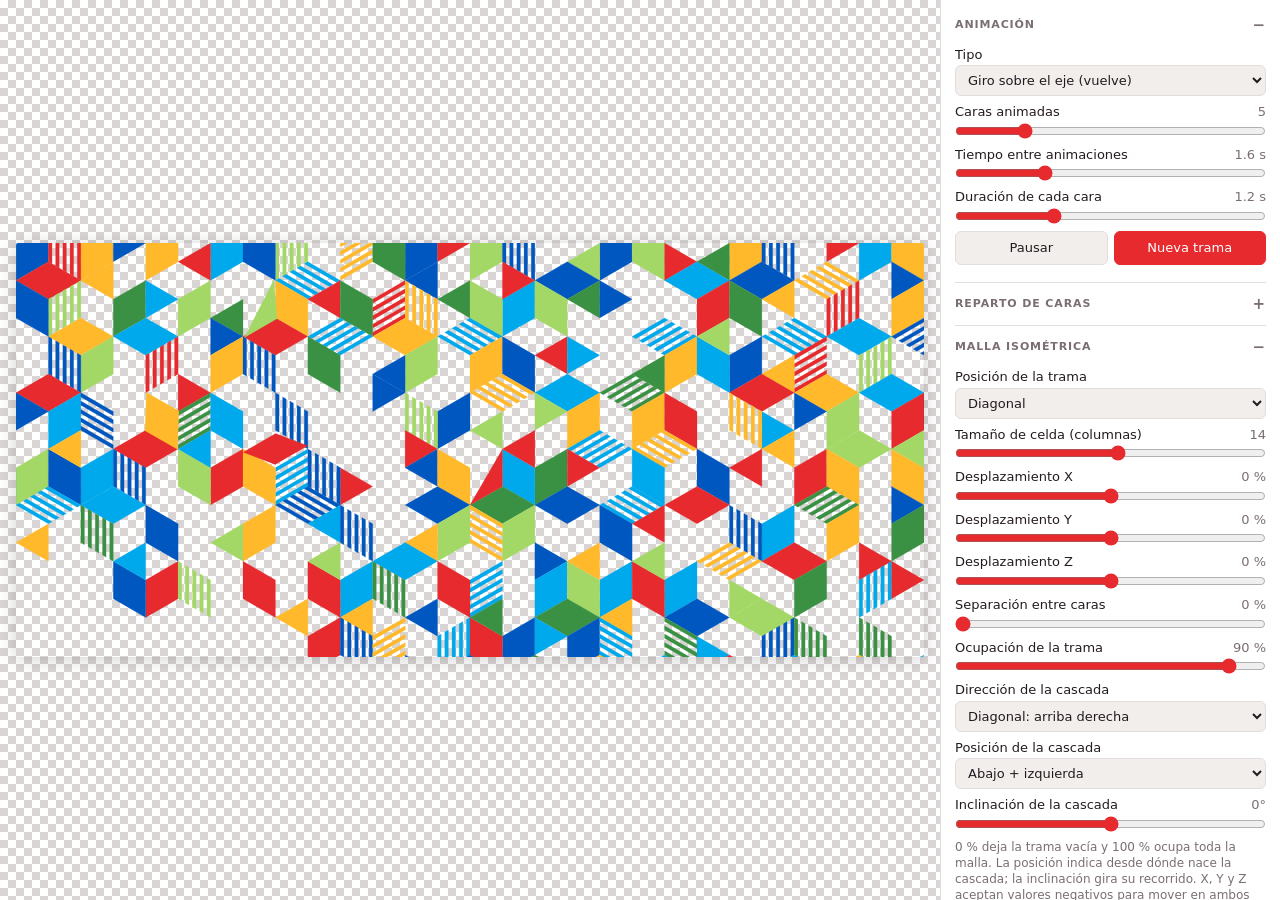
==== commit f38734cb: "Mejora los controles y la exportación de tramas Añade desplazamiento XYZ bidireccional, ocupación ex" ====
--- a/trama/index.html
+++ b/trama/index.html
@@ -17,7 +17,19 @@
 #cv.is-panning{cursor:grabbing}
 #cv:focus-visible{outline:3px solid var(--acc);outline-offset:4px}
 .panel{background:var(--panel);border-left:1px solid var(--line);overflow:auto;padding:4px 14px 24px}
-@media(max-width:820px){.app{grid-template-columns:minmax(0,1fr);grid-template-rows:minmax(220px,40dvh) minmax(0,1fr);height:100dvh}.panel{border-left:0;border-top:1px solid var(--line)}}
+@media(max-width:820px){
+  html,body{height:100%;overflow:hidden}
+  .app{grid-template-columns:minmax(0,1fr);grid-template-rows:minmax(150px,30dvh) minmax(0,1fr);height:100dvh}
+  .stage{padding:8px}
+  .panel{border-left:0;border-top:1px solid var(--line);padding:4px 14px calc(20px + env(safe-area-inset-bottom,0px))}
+  body{font-size:14px}
+  details.section>summary{font-size:12px;padding:15px 2px;min-height:20px}
+  .panel .row{display:grid;grid-template-columns:repeat(2,minmax(0,1fr));gap:8px}
+  .panel .row>*{flex:initial;min-width:0}
+  button,select,input[type=text],input[type=number]{min-height:44px}
+  .f input[type=range]{min-height:34px;touch-action:pan-y}
+  .sw input{height:40px}
+}
 details.section{border-bottom:1px solid var(--line);padding:0 0 8px}
 details.section>summary{font-size:11px;letter-spacing:.08em;text-transform:uppercase;color:var(--mut);margin:0;padding:14px 0 6px;font-weight:600;cursor:pointer;list-style:none}
 details.section>summary::-webkit-details-marker{display:none}
@@ -28,7 +40,7 @@
 .f .v{color:var(--mut);font-variant-numeric:tabular-nums}
 .f input[type=range]{grid-column:1/3;width:100%;accent-color:var(--acc);margin:0}
 select,input[type=text],input[type=number],input[type=file]{width:100%;box-sizing:border-box;background:var(--ctl);color:var(--fg);border:1px solid var(--line);border-radius:6px;padding:6px 8px;font:inherit}
-button{background:var(--ctl);color:var(--fg);border:1px solid var(--line);border-radius:6px;padding:7px 10px;font:inherit;cursor:pointer}
+button{background:var(--ctl);color:var(--fg);border:1px solid var(--line);border-radius:6px;padding:7px 10px;font:inherit;cursor:pointer;touch-action:manipulation}
 button:hover{border-color:var(--acc)}
 button.p{background:var(--acc);border-color:var(--acc);color:#fff}
 .row{display:flex;gap:6px;flex-wrap:wrap;margin:6px 0}.row>*{flex:1;min-width:0}
@@ -55,7 +67,10 @@
   corners:'Esquinas opuestas (sup. izq. + inf. der.)',otherCorners:'Esquinas opuestas (sup. der. + inf. izq.)',threeCorners:'Tres esquinas',fourCorners:'Las cuatro esquinas',surround:'Los cuatro lados',full:'Malla completa'};
 const CASCADES={ne:'Diagonal: arriba derecha',nw:'Diagonal: arriba izquierda',se:'Diagonal: abajo derecha',sw:'Diagonal: abajo izquierda',
   leftToRight:'Horizontal: izquierda a derecha',rightToLeft:'Horizontal: derecha a izquierda',topToBottom:'Vertical: arriba a abajo',bottomToTop:'Vertical: abajo a arriba',none:'Sin cascada'};
-const S={anim:'eje',fmt:'banner',W:3298,H:1502,cols:8,shx:0,shy:0,gap:0,casc:90,cdir:'ne',wB:30,wT:10,wS:20,wH:20,wP:20,batch:5,intv:1.6,dur:1.2,seed:7,
+const CASCADE_POSITIONS={top:'Arriba',bottom:'Abajo',left:'Izquierda',right:'Derecha',
+  topLeft:'Arriba + izquierda',topRight:'Arriba + derecha',bottomLeft:'Abajo + izquierda',bottomRight:'Abajo + derecha',
+  topBottom:'Arriba + abajo',leftRight:'Izquierda + derecha',all:'Todos los lados',center:'Centro'};
+const S={anim:'eje',fmt:'banner',W:3298,H:1502,cols:14,shx:0,shy:0,shz:0,gap:0,casc:90,cdir:'ne',cangle:0,cpos:'bottomLeft',wB:30,wT:10,wS:20,wH:20,wP:20,batch:5,intv:1.6,dur:1.2,seed:7,
   layout:'diagonal',bg:'#ffffff',bgImage:null,bgImageData:null,bgZoom:1,bgRotation:0,bgX:0,bgY:0,transp:true,filename:'trama',
   pal:['#e62a2d','#ffb92a','#3a9144','#a4d866','#0057bf','#00a9eb']};
 const $=id=>document.getElementById(id),cv=$('cv'),g=cv.getContext('2d'),uiControls={};
@@ -65,6 +80,9 @@
 // ---------- aleatorio determinista por celda (la trama no «salta» al mover un control)
 function R(a,b,c){let h=(Math.imul(a,374761393)+Math.imul(b,668265263)+Math.imul(c,2147483647)+Math.imul(S.seed,1274126177))|0;h=Math.imul(h^(h>>>13),1274126177);h^=h>>>16;return(h>>>0)/4294967296}
 const clamp=(x,a,b)=>Math.min(b,Math.max(a,x));
+function meshOffset(){
+  return[(S.shx-S.shy)/100*2*SX,(S.shx+S.shy-2*S.shz)/100*3*SY];
+}
 function pickC(r,avoid=[]){const allowed=WTC.map((weight,i)=>avoid.includes(i)?0:weight),total=allowed.reduce((a,b)=>a+b,0);
   if(!total){const counts=WTC.map((_,i)=>avoid.filter(c=>c===i).length),min=Math.min(...counts),choices=counts.flatMap((n,i)=>n===min?[i]:[]);return choices[Math.floor(r*choices.length)]}
   r*=total;for(let i=0;i<allowed.length;i++)if((r-=allowed[i])<0)return i;return 0}
@@ -78,18 +96,24 @@
 }
 // ---------- construcción de la malla
 function build(){
-  const VW=S.cols*2*SX,VH=VW*S.H/S.W,shX=S.shx/100*2*SX,shY=S.shy/100*3*SY;
+  const VW=S.cols*2*SX,VH=VW*S.H/S.W,[shX,shY]=meshOffset();
   const tot=S.wB+S.wT+S.wS+S.wH+S.wP,pp=tot?S.wP/tot:0,q=Math.min(1,1.5*pp);
-  const faces=[],units=[],edgeOwners=new Map(),rmax=Math.ceil(VH/(3*SY))+2;
+  const faces=[],units=[],edgeOwners=new Map(),rmax=Math.ceil(VH/(3*SY))+2,cells=[];
+  const anchors={top:[[.5,0]],bottom:[[.5,1]],left:[[0,.5]],right:[[1,.5]],topLeft:[[0,0]],topRight:[[1,0]],
+    bottomLeft:[[0,1]],bottomRight:[[1,1]],topBottom:[[.5,0],[.5,1]],leftRight:[[0,.5],[1,.5]],
+    all:[[.5,0],[.5,1],[0,.5],[1,.5]],center:[[.5,.5]]};
+  const directions={ne:[1,-1],nw:[-1,-1],se:[1,1],sw:[-1,1],leftToRight:[1,0],
+    rightToLeft:[-1,0],topToBottom:[0,1],bottomToTop:[0,-1],none:[0,0]};
+  const [dx0,dy0]=directions[S.cdir]||directions.ne,angle=S.cangle*Math.PI/180;
+  const dx=dx0*Math.cos(angle)-dy0*Math.sin(angle),dy=dx0*Math.sin(angle)+dy0*Math.cos(angle);
+  const origins=anchors[S.cpos]||anchors.topLeft;
   for(let r=-2;r<=rmax;r++)for(let m=-3;m<=S.cols+3;m++){
     const k=2*m+(r&1),l=3*r,cx=k*SX+shX,cy=l*SY+shY;
     if(cx<-2.2*SX||cx>VW+2.2*SX||cy<-2.4*SY||cy>VH+2.4*SY)continue;
-    if(S.layout!=='full'&&S.cdir!=='none'){
-      let u=clamp(cx/VW,0,1),v=clamp(cy/VH,0,1);
-      if(['nw','sw'].includes(S.cdir))u=1-u;if(['se','sw'].includes(S.cdir))v=1-v;
-      const cascade=S.casc/100,tail=clamp((cascade-.9)/.1,0,1),cutoff=cascade<=.9?-1.2+cascade/.9*1.2:.95*tail*tail*(3-2*tail);
-      const corner=(x,y)=>.32-Math.hypot(u-x,v-y);
-      let score={diagonal:u*.9-v*1.1+.35,horizontal:.14-Math.abs(v-.5),vertical:.14-Math.abs(u-.5),
+    let u=clamp(cx/VW,0,1),v=clamp(cy/VH,0,1);
+    if(['nw','sw'].includes(S.cdir))u=1-u;if(['se','sw'].includes(S.cdir))v=1-v;
+    const corner=(x,y)=>.32-Math.hypot(u-x,v-y);
+    const shapeScore=S.layout==='full'?0:{diagonal:u*.9-v*1.1+.35,horizontal:.14-Math.abs(v-.5),vertical:.14-Math.abs(u-.5),
         top:.52-v,bottom:v-.48,left:.52-u,right:u-.48,
         sides:Math.abs(u-.5)-.12,topBottom:Math.abs(v-.5)-.12,
         topLeft:corner(0,0),topRight:corner(1,0),bottomLeft:corner(0,1),bottomRight:corner(1,1),
@@ -98,16 +122,16 @@
         corners:Math.max(corner(0,0),corner(1,1)),otherCorners:Math.max(corner(1,0),corner(0,1)),
         threeCorners:Math.max(corner(0,0),corner(1,0),corner(0,1)),
         fourCorners:Math.max(.28-Math.hypot(u,v),.28-Math.hypot(1-u,v),.28-Math.hypot(u,1-v),.28-Math.hypot(1-u,1-v)),
-        surround:.3-Math.min(u,1-u,v,1-v)}[S.layout]??(S.cdir==='none'?1:u*.9-v*1.1+.35);
-      if(S.layout==='diagonal'){
-        if(S.cdir==='leftToRight')score=u-.5;
-        if(S.cdir==='rightToLeft')score=.5-u;
-        if(S.cdir==='topToBottom')score=v-.5;
-        if(S.cdir==='bottomToTop')score=.5-v;
-      }
-      const d=score-cutoff+(R(k,l,0)-.5)*.3*cascade;
-      if(d<0)continue;
-    }
+        surround:.3-Math.min(u,1-u,v,1-v)}[S.layout]??0;
+    const progress=S.cdir==='none'?0:Math.max(...origins.map(([ax,ay])=>{
+      const du=u-ax,dv=v-ay;return-Math.hypot(du,dv)+(dx*du+dy*dv)*.75;
+    }));
+    cells.push({k,l,x:(k+l)/2,y:(l-k)/2,score:shapeScore+progress,tie:R(k,l,0)});
+  }
+  const occupied=Math.round(cells.length*clamp(S.casc,0,100)/100);
+  const selected=new Set(cells.sort((a,b)=>b.score-a.score||a.tie-b.tie).slice(0,occupied).map(cell=>`${cell.k},${cell.l}`));
+  for(const{ k,l,x,y }of cells.sort((a,b)=>a.l-b.l||a.k-b.k)){
+    if(!selected.has(`${k},${l}`))continue;
     const used=new Set(),cube={x:(k+l)/2,y:(l-k)/2};
     const mk=(i,st,stripeAllowed)=>{const f={x:cube.x,y:cube.y,i,st,stripeAllowed,flip:null,adjacentFaces:[]};faces.push(f);return f};
     const gs=(s)=>j=>R(k,l,20+s*4+j);
@@ -220,7 +244,7 @@
   else bands(L.gr).forEach(([u0,u1])=>poly(L.ax===0?[[u0,0],[u1,0],[u1,1],[u0,1]]:[[0,u0],[1,u0],[1,u1],[0,u1]]));
 }
 function render(sk,W,H,t,s){
-  const kk=W/(S.cols*2*SX),shX=S.shx/100*2*SX,shY=S.shy/100*3*SY;
+  const kk=W/(S.cols*2*SX),[shX,shY]=meshOffset();
   const sp=p=>[((p[0]-p[1])*SX+shX)*kk,((p[0]+p[1]-2*p[2])*SY+shY)*kk];
   sk.begin();const live=[],gp=1-S.gap/100;
   for(const f of s.faces){
@@ -273,11 +297,12 @@
       if(next<4096)dict.set(key,next++);else{emit(256,size);dict=new Map();next=258;size=9}
       pre=k}}
   emit(pre,size);if(next>(1<<size)-1&&size<12)size++;emit(257,size);if(nb>0)out.push(cur&255);return out}
-function gifEncode(frames,W,H,delay,pal,transparent){
+function gifEncode(frames,W,H,delays,pal,transparent){
   const o=[71,73,70,56,57,97],w16=v=>o.push(v&255,(v>>8)&255);w16(W);w16(H);o.push(0xF7,0,0);
   for(let i=0;i<256;i++){const c=pal[i]||[0,0,0];o.push(c[0],c[1],c[2])}
   o.push(0x21,0xFF,11,78,69,84,83,67,65,80,69,50,46,48,3,1,0,0,0);
-  for(const fr of frames){
+  for(let i=0;i<frames.length;i++){
+    const fr=frames[i],delay=delays[i]??delays[0];
     o.push(0x21,0xF9,4,transparent?0x09:0x08,delay&255,(delay>>8)&255,0,0,0x2C);w16(0);w16(0);w16(W);w16(H);o.push(0,8);
     const d=lzw(fr);for(let i=0;i<d.length;i+=255){const n=Math.min(255,d.length-i);o.push(n);for(let j=0;j<n;j++)o.push(d[i+j])}o.push(0);
   }
@@ -316,7 +341,8 @@
     onp&&onp(i+1,N);if(i%2===1)await new Promise(r=>setTimeout(r))}
   const cycle=frames.slice();
   if(S.anim!=='lluviaCompleta')for(let i=forwardCount-2;i>0;i--)cycle.push(frames[i]);
-  return gifEncode(cycle,gw,gh,Math.round(100/fps),pal,useTransparency);
+  const totalDelay=Math.round(secs*100),delays=cycle.map((_,i)=>Math.floor((i+1)*totalDelay/cycle.length)-Math.floor(i*totalDelay/cycle.length));
+  return gifEncode(cycle,gw,gh,delays,pal,useTransparency);
 }
 let dl=null;try{window.claude&&window.claude.use('downloads').then(d=>{dl=d})}catch(e){}
 const msg=t=>{$('msg').textContent=t};
@@ -386,15 +412,19 @@
   const nt=document.createElement('div');nt.className='note';nt.textContent='Los valores se normalizan a 100 %. Los rayados pueden continuar entre celdas; las piezas lisas evitan repetir color junto a sus vecinas.';currentSection.appendChild(nt);
   sec('Malla isométrica',true);
   select('layout','Posición de la trama',PATTERNS,rebuild);
-  slider('cols','Tamaño de celda (columnas)',3,24,1,{rb:1});slider('shx','Desplazar malla en X',0,100,1,{rb:1,unit:' %'});slider('shy','Desplazar malla en Y',0,100,1,{rb:1,unit:' %'});
-  slider('gap','Separación entre caras',0,25,1,{unit:' %'});slider('casc','Cascada (vaciado)',0,100,1,{rb:1,unit:' %'});
+  slider('cols','Tamaño de celda (columnas)',3,24,1,{rb:1});slider('shx','Desplazamiento X',-100,100,1,{rb:1,unit:' %'});slider('shy','Desplazamiento Y',-100,100,1,{rb:1,unit:' %'});slider('shz','Desplazamiento Z',-100,100,1,{rb:1,unit:' %'});
+  slider('gap','Separación entre caras',0,25,1,{unit:' %'});slider('casc','Ocupación de la trama',0,100,1,{rb:1,unit:' %'});
   select('cdir','Dirección de la cascada',CASCADES,rebuild);
-  sec('Formato de la plantilla',true);
+  select('cpos','Posición de la cascada',CASCADE_POSITIONS,rebuild);
+  slider('cangle','Inclinación de la cascada',-45,45,1,{rb:1,unit:'°'});
+  const meshNote=document.createElement('div');meshNote.className='note';meshNote.textContent='0 % deja la trama vacía y 100 % ocupa toda la malla. La posición indica desde dónde nace la cascada; la inclinación gira su recorrido. X, Y y Z aceptan valores negativos para mover en ambos sentidos.';currentSection.appendChild(meshNote);
+  const compactUI=matchMedia('(max-width:820px)').matches;
+  sec('Formato de la plantilla',!compactUI);
   const fs=select('fmt','Formato',{...FORMATS,custom:'Personalizado'},()=>{if(S.fmt!=='custom'){S.W=FORMATS[S.fmt][1];S.H=FORMATS[S.fmt][2];$('iw').value=S.W;$('ih').value=S.H}fit();rebuild()});
   r=document.createElement('div');r.className='row';r.innerHTML=`<input type="number" id="iw" min="200" max="30000" value="${S.W}" aria-label="Ancho en píxeles"><input type="number" id="ih" min="200" max="30000" value="${S.H}" aria-label="Alto en píxeles">`;currentSection.appendChild(r);
   const ch=()=>{S.W=clamp(+$('iw').value||S.W,200,30000);S.H=clamp(+$('ih').value||S.H,200,30000);S.fmt='custom';fs.value='custom';fit();rebuild()};$('iw').onchange=$('ih').onchange=ch;
   r=document.createElement('div');r.className='note';r.textContent='Al cargar una foto se usa su tamaño original. Puedes cambiarlo aquí o elegir otro formato.';currentSection.appendChild(r);
-  sec('Fondo',true);
+  sec('Fondo',!compactUI);
   r=document.createElement('div');r.className='row';r.innerHTML=`<label class="f" style="margin:0"><span>Color de fondo</span><span></span></label>`;
   const bgc=document.createElement('input');bgc.type='color';bgc.value=S.bg;bgc.setAttribute('aria-label','Color de fondo');bgc.style.cssText='height:30px;width:100%;padding:0;border:1px solid var(--line);border-radius:6px;background:none';bgc.oninput=()=>{S.bg=bgc.value;scheduleFrame()};r.appendChild(bgc);currentSection.appendChild(r);
   r=document.createElement('div');r.className='row';r.innerHTML='<label class="f" style="margin:0"><span>Imagen de fondo</span><span></span></label>';const imageRow=r;
@@ -416,24 +446,24 @@
   sec('Colores');r=document.createElement('div');r.className='sw';
   const colorNames=['Rojo','Amarillo','Verde','Verde claro','Azul','Cian'];
   S.pal.forEach((c,i)=>{const k=document.createElement('input');k.type='color';k.value=c;k.setAttribute('aria-label',`Color de marca: ${colorNames[i]}`);k.oninput=()=>{S.pal[i]=k.value;scheduleFrame()};r.appendChild(k)});currentSection.appendChild(r);
-  sec('Presets y semilla',true);
+  sec('Guardar plantilla y ajustes',true);
   const seedLabel=document.createElement('label');seedLabel.className='f';seedLabel.innerHTML='<span>Semilla de composición</span><span></span>';
   const seedInput=document.createElement('input');seedInput.type='number';seedInput.min='0';seedInput.max='2147483647';seedInput.step='1';seedInput.value=S.seed;seedInput.setAttribute('aria-label','Semilla de composición');
   seedInput.onchange=()=>{S.seed=clamp(Math.floor(Number(seedInput.value)||0),0,2147483647);seedInput.value=S.seed;rebuild()};
   seedLabel.appendChild(seedInput);currentSection.appendChild(seedLabel);
-  r=document.createElement('div');r.className='row';r.innerHTML='<input id="presetname" type="text" maxlength="60" placeholder="Nombre del preset" aria-label="Nombre del preset"><button id="savepreset">Guardar preset</button>';currentSection.appendChild(r);
-  r=document.createElement('div');r.className='row';r.innerHTML='<select id="preset"><option value="">Selecciona un preset</option></select><button id="loadpreset">Cargar</button><button id="deletepreset">Eliminar</button>';currentSection.appendChild(r);
+  r=document.createElement('div');r.className='row';r.innerHTML='<input id="presetname" type="text" maxlength="60" placeholder="Nombre de la plantilla" aria-label="Nombre de la plantilla"><button id="savepreset">Guardar plantilla</button>';currentSection.appendChild(r);
+  r=document.createElement('div');r.className='row';r.innerHTML='<select id="preset"><option value="">Selecciona una plantilla</option></select><button id="loadpreset">Cargar</button><button id="deletepreset">Eliminar</button>';currentSection.appendChild(r);
   r=document.createElement('div');r.className='row';r.innerHTML='<button id="exportconfig">Exportar ajustes</button><button id="importconfigbutton">Importar ajustes</button><input id="importconfig" type="file" accept="application/json,.json" hidden>';currentSection.appendChild(r);
-  const presetNote=document.createElement('div');presetNote.className='note';presetNote.textContent='Los presets se guardan en este navegador. Exporta los ajustes para compartirlos o guardarlos como archivo.';currentSection.appendChild(presetNote);
+  const presetNote=document.createElement('div');presetNote.className='note';presetNote.textContent='Las plantillas se guardan en este navegador. Exporta los ajustes para compartirlos o guardarlos como archivo.';currentSection.appendChild(presetNote);
   const configInput=$('importconfig');
   const presetKey='trama-isometrica-presets-v1';
   function readPresets(){
     try{const parsed=JSON.parse(localStorage.getItem(presetKey)||'[]');return Array.isArray(parsed)?parsed.filter(p=>p&&typeof p.name==='string'&&p.config&&typeof p.config==='object'):[]}
-    catch(e){msg(`No se pudieron leer los presets: ${e instanceof Error?e.message:String(e)}`);return[]}
+    catch(e){msg(`No se pudieron leer las plantillas: ${e instanceof Error?e.message:String(e)}`);return[]}
   }
   function refreshPresets(){
     const selectPreset=$('preset'),selected=selectPreset.value;
-    selectPreset.replaceChildren(new Option('Selecciona un preset',''));
+    selectPreset.replaceChildren(new Option('Selecciona una plantilla',''));
     for(const preset of readPresets())selectPreset.add(new Option(preset.name,preset.name));
     if([...selectPreset.options].some(option=>option.value===selected))selectPreset.value=selected;
   }
@@ -448,8 +478,10 @@
     const config={...S,
       anim:choice('anim',Object.keys(ANIMS)),fmt:choice('fmt',[...Object.keys(FORMATS),'custom']),
       W:number('W',200,30000),H:number('H',200,30000),cols:number('cols',3,24),
-      shx:number('shx',0,100),shy:number('shy',0,100),gap:number('gap',0,25),casc:number('casc',0,100),
-      cdir:choice('cdir',Object.keys(CASCADES)),layout:choice('layout',Object.keys(PATTERNS)),
+      shx:number('shx',-100,100),shy:number('shy',-100,100),shz:c.shz===undefined?S.shz:number('shz',-100,100),
+      gap:number('gap',0,25),casc:number('casc',0,100),
+      cdir:choice('cdir',Object.keys(CASCADES)),cpos:c.cpos===undefined?S.cpos:choice('cpos',Object.keys(CASCADE_POSITIONS)),
+      cangle:c.cangle===undefined?S.cangle:number('cangle',-45,45),layout:choice('layout',Object.keys(PATTERNS)),
       wB:number('wB',0,100),wT:number('wT',0,100),wS:number('wS',0,100),wH:number('wH',0,100),wP:number('wP',0,100),
       batch:number('batch',1,20),intv:number('intv',.3,5),dur:number('dur',.4,3),
       seed:number('seed',0,2147483647),bgZoom:number('bgZoom',.5,3),bgRotation:number('bgRotation',-180,180),
@@ -471,33 +503,33 @@
     fit();rebuild();scheduleFrame();if(!S.bgImageData)msg('Ajustes cargados.');
   }
   function savePreset(){
-    const clean=$('presetname').value.trim();if(!clean){msg('Escribe un nombre para el preset.');return}
+    const clean=$('presetname').value.trim();if(!clean){msg('Escribe un nombre para la plantilla.');return}
     try{const presets=readPresets(),index=presets.findIndex(p=>p.name===clean);
       const preset={name:clean,config:configSnapshot()};if(index>=0)presets[index]=preset;else presets.push(preset);
-      localStorage.setItem(presetKey,JSON.stringify(presets));refreshPresets();$('preset').value=clean;msg(`Preset «${clean}» ${index>=0?'actualizado':'guardado'}.`);
-    }catch(e){msg(`No se pudo guardar el preset: ${e instanceof Error?e.message:String(e)}`)}
+      localStorage.setItem(presetKey,JSON.stringify(presets));refreshPresets();$('preset').value=clean;msg(`Plantilla «${clean}» ${index>=0?'actualizada':'guardada'}.`);
+    }catch(e){msg(`No se pudo guardar la plantilla: ${e instanceof Error?e.message:String(e)}`)}
   }
   $('savepreset').onclick=savePreset;
-  $('loadpreset').onclick=()=>{const preset=readPresets().find(p=>p.name===$('preset').value);if(!preset){msg('Selecciona un preset para cargar.');return}try{applyConfig(preset.config)}catch(e){msg(`No se pudo cargar el preset: ${e instanceof Error?e.message:String(e)}`)}};
-  $('deletepreset').onclick=()=>{const name=$('preset').value;if(!name){msg('Selecciona un preset para eliminar.');return}
-    try{localStorage.setItem(presetKey,JSON.stringify(readPresets().filter(p=>p.name!==name)));refreshPresets();msg(`Preset «${name}» eliminado.`)}
-    catch(e){msg(`No se pudo eliminar el preset: ${e instanceof Error?e.message:String(e)}`)}};
+  $('loadpreset').onclick=()=>{const preset=readPresets().find(p=>p.name===$('preset').value);if(!preset){msg('Selecciona una plantilla para cargar.');return}try{applyConfig(preset.config)}catch(e){msg(`No se pudo cargar la plantilla: ${e instanceof Error?e.message:String(e)}`)}};
+  $('deletepreset').onclick=()=>{const name=$('preset').value;if(!name){msg('Selecciona una plantilla para eliminar.');return}
+    try{localStorage.setItem(presetKey,JSON.stringify(readPresets().filter(p=>p.name!==name)));refreshPresets();msg(`Plantilla «${name}» eliminada.`)}
+    catch(e){msg(`No se pudo eliminar la plantilla: ${e instanceof Error?e.message:String(e)}`)}};
   $('exportconfig').onclick=()=>save(fileName('json'),new Blob([JSON.stringify({version:1,config:configSnapshot()},null,2)],{type:'application/json'}));
   $('importconfigbutton').onclick=()=>configInput.click();
   configInput.onchange=()=>{const file=configInput.files?.[0];if(!file)return;const reader=new FileReader();
     reader.onerror=()=>msg('No se pudo leer el archivo de ajustes.');
     reader.onload=()=>{try{applyConfig(JSON.parse(String(reader.result)))}catch(e){msg(`No se pudieron importar los ajustes: ${e instanceof Error?e.message:String(e)}`)}finally{configInput.value=''}};
     reader.readAsText(file)};
-  sec('Exportar',true);
+  sec('Exportar',!compactUI);
   const filenameLabel=document.createElement('label');filenameLabel.className='f';filenameLabel.innerHTML='<span>Nombre de archivo</span><span></span>';
   const filenameInput=document.createElement('input');filenameInput.type='text';filenameInput.value=S.filename;filenameInput.maxLength=80;filenameInput.setAttribute('aria-label','Nombre de archivo');
   filenameInput.oninput=()=>{S.filename=filenameInput.value};filenameLabel.appendChild(filenameInput);currentSection.appendChild(filenameLabel);
   r=document.createElement('div');r.className='row';r.innerHTML='<button id="esvg">SVG</button><button id="epng">PNG</button>';currentSection.appendChild(r);
-  r=document.createElement('div');r.className='row';r.innerHTML=`<select id="gs"><option value="4">4 s</option><option value="6" selected>6 s</option><option value="8">8 s</option><option value="12">12 s</option></select><select id="gf"><option value="10">10 fps</option><option value="15" selected>15 fps</option><option value="30">30 fps</option></select><select id="gw"><option value="480">480 px</option><option value="720" selected>720 px</option><option value="960">960 px</option></select>`;currentSection.appendChild(r);
+  r=document.createElement('div');r.className='row';r.innerHTML=`<select id="gs"><option value="4">4 s</option><option value="6" selected>6 s</option><option value="8">8 s</option><option value="12">12 s</option></select><select id="gf"><option value="10">10 fps</option><option value="15">15 fps</option><option value="30" selected>30 fps</option></select><select id="gw"><option value="480">480 px</option><option value="720" selected>720 px</option><option value="960">960 px</option></select>`;currentSection.appendChild(r);
   r=document.createElement('div');r.className='row';r.innerHTML='<button id="egif" class="p">Descargar GIF animado</button>';currentSection.appendChild(r);
   r=document.createElement('div');r.id='msg';currentSection.appendChild(r);
   refreshPresets();
-  r=document.createElement('div');r.className='note';r.textContent='PNG y SVG guardan el fotograma actual. El GIF se adapta al movimiento elegido y admite transparencia.';currentSection.appendChild(r);
+  r=document.createElement('div');r.className='note';r.textContent='PNG y SVG guardan el fotograma actual. El GIF se repite en bucle y ajusta la duración seleccionada, también a 30 fps.';currentSection.appendChild(r);
   updatePlayButton();
   $('bp').onclick=()=>{if(playing){pauseRequested=true;updatePlayButton();scheduleFrame()}else{
     if(S.anim==='lluviaCompleta'&&sc.faces.every(f=>!f.intro)){rebuild();return}
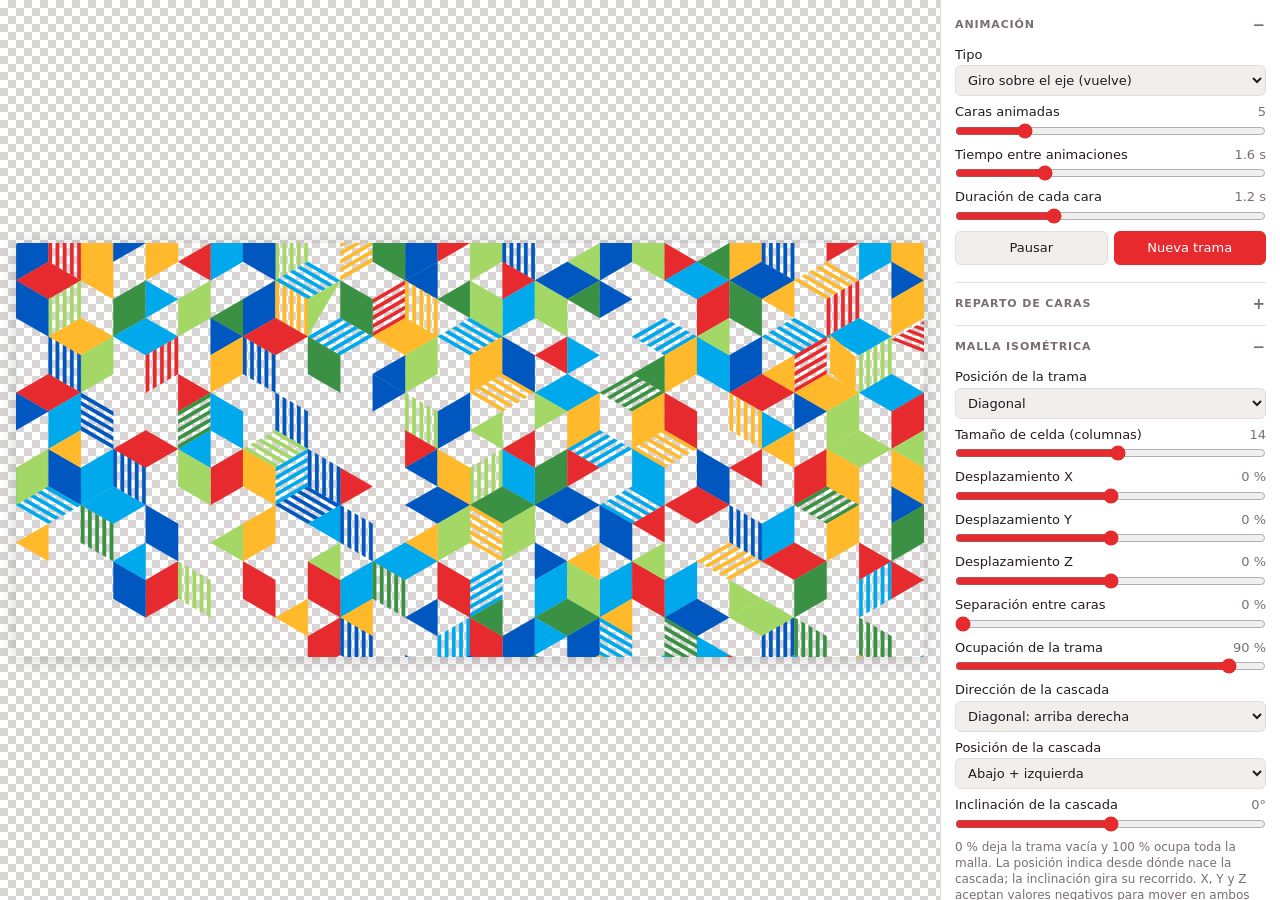
==== commit 5b5ee648: "Añade exportación de vídeo para las tramas Permite grabar la animación en el formato de vídeo compat" ====
--- a/trama/index.html
+++ b/trama/index.html
@@ -343,6 +343,73 @@
   if(S.anim!=='lluviaCompleta')for(let i=forwardCount-2;i>0;i--)cycle.push(frames[i]);
   const totalDelay=Math.round(secs*100),delays=cycle.map((_,i)=>Math.floor((i+1)*totalDelay/cycle.length)-Math.floor(i*totalDelay/cycle.length));
   return gifEncode(cycle,gw,gh,delays,pal,useTransparency);
+}
+function supportedVideoFormats(){
+  if(typeof MediaRecorder==='undefined'||typeof HTMLCanvasElement.prototype.captureStream!=='function')return[];
+  const formats=[
+    {mime:'video/mp4;codecs=avc1.42E01E',extension:'mp4',label:'MP4'},
+    {mime:'video/mp4',extension:'mp4',label:'MP4'},
+    {mime:'video/webm;codecs=vp9',extension:'webm',label:'WebM'},
+    {mime:'video/webm;codecs=vp8',extension:'webm',label:'WebM'},
+    {mime:'video/webm',extension:'webm',label:'WebM'}
+  ];
+  return[formats.find(format=>MediaRecorder.isTypeSupported(format.mime))].filter(Boolean);
+}
+async function makeVideo(secs,fps,gw,mime,onp){
+  if(typeof MediaRecorder==='undefined'||typeof HTMLCanvasElement.prototype.captureStream!=='function')
+    throw new Error('Este navegador no permite grabar vídeo del lienzo.');
+  const gh=Math.round(gw*S.H/S.W),canvas=document.createElement('canvas');canvas.width=gw;canvas.height=gh;
+  const context=canvas.getContext('2d');if(!context)throw new Error('No se pudo preparar el lienzo de vídeo.');
+  const sim=build();sim.faces.forEach((face,i)=>{if(sc.faces[i])face.st=sc.faces[i].st});
+  if(S.anim==='lluviaCompleta'){
+    prepareCompleteRain(sim);
+    secs=Math.max(secs,Math.min(2.4,Math.max(.8,S.intv*1.2))+S.dur+.5);
+  }
+  const sink=canvasSink(context,gw,gh,S.bg,S.bgImage);
+  let stream=canvas.captureStream(0),track=stream.getVideoTracks()[0],manualCapture=typeof track?.requestFrame==='function';
+  if(!manualCapture){stream.getTracks().forEach(item=>item.stop());stream=canvas.captureStream(fps);track=stream.getVideoTracks()[0]}
+  if(!stream.getVideoTracks().length){stream.getTracks().forEach(track=>track.stop());throw new Error('El navegador no pudo iniciar la captura del lienzo.')}
+  let recorder;
+  try{recorder=new MediaRecorder(stream,{mimeType:mime,videoBitsPerSecond:Math.round(gw*gh*fps*.12)})}
+  catch(error){stream.getTracks().forEach(track=>track.stop());throw new Error(`No se pudo iniciar el formato de vídeo seleccionado: ${error instanceof Error?error.message:String(error)}`)}
+  return new Promise((resolve,reject)=>{
+    const chunks=[];let timer=0,startedAt=0,lastProgress=0,settled=false,stopRequested=false;
+    const cleanup=()=>{if(timer)clearTimeout(timer);stream.getTracks().forEach(item=>item.stop())};
+    const fail=error=>{if(settled)return;settled=true;cleanup();reject(error instanceof Error?error:new Error('Falló la grabación del vídeo.'))};
+    const drawAt=time=>{step(sim,time,true);render(sink,gw,gh,time,sim)};
+    const finish=()=>{if(stopRequested||recorder.state==='inactive')return;stopRequested=true;
+      try{timer=setTimeout(()=>{if(recorder.state!=='inactive')recorder.stop()},100)}catch(error){fail(error)}};
+    recorder.ondataavailable=event=>{if(event.data.size)chunks.push(event.data)};
+    recorder.onerror=event=>fail(event.error||new Error('La grabación de vídeo se interrumpió.'));
+    recorder.onstop=()=>{if(settled)return;settled=true;cleanup();
+      const blob=new Blob(chunks,{type:recorder.mimeType||mime});
+      if(!blob.size){reject(new Error('El navegador no generó ningún dato de vídeo.'));return}
+      resolve(blob)};
+    try{drawAt(0);recorder.start(250);startedAt=performance.now();if(manualCapture)track.requestFrame();
+      const capture=()=>{
+        const now=performance.now();
+        const elapsed=Math.min(secs,Math.max(0,(now-startedAt)/1000));
+        drawAt(elapsed);
+        if(manualCapture)track.requestFrame();
+        if(now-lastProgress>=250||elapsed>=secs){lastProgress=now;onp&&onp(elapsed,secs)}
+        if(elapsed>=secs){finish();return}
+        timer=setTimeout(capture,Math.max(1,1000/fps-(performance.now()-now)));
+      };
+      timer=setTimeout(capture,1000/fps);
+    }catch(error){fail(error)}
+  });
+}
+async function validateVideo(blob){
+  const url=URL.createObjectURL(blob),video=document.createElement('video');video.preload='metadata';video.src=url;
+  try{
+    await new Promise((resolve,reject)=>{
+      const timeout=setTimeout(()=>reject(new Error('El navegador no pudo validar el vídeo generado.')),8000);
+      video.onloadedmetadata=()=>{clearTimeout(timeout);resolve()};
+      video.onerror=()=>{clearTimeout(timeout);reject(new Error('El navegador no puede reproducir el vídeo generado. Prueba otro formato.'))};
+    });
+    if(!Number.isFinite(video.duration)||!video.videoWidth||!video.videoHeight)
+      throw new Error('El vídeo generado no contiene fotogramas reproducibles.');
+  }finally{video.removeAttribute('src');video.load();video.remove();URL.revokeObjectURL(url)}
 }
 let dl=null;try{window.claude&&window.claude.use('downloads').then(d=>{dl=d})}catch(e){}
 const msg=t=>{$('msg').textContent=t};
@@ -527,9 +594,17 @@
   r=document.createElement('div');r.className='row';r.innerHTML='<button id="esvg">SVG</button><button id="epng">PNG</button>';currentSection.appendChild(r);
   r=document.createElement('div');r.className='row';r.innerHTML=`<select id="gs"><option value="4">4 s</option><option value="6" selected>6 s</option><option value="8">8 s</option><option value="12">12 s</option></select><select id="gf"><option value="10">10 fps</option><option value="15">15 fps</option><option value="30" selected>30 fps</option></select><select id="gw"><option value="480">480 px</option><option value="720" selected>720 px</option><option value="960">960 px</option></select>`;currentSection.appendChild(r);
   r=document.createElement('div');r.className='row';r.innerHTML='<button id="egif" class="p">Descargar GIF animado</button>';currentSection.appendChild(r);
+  r=document.createElement('div');r.className='row';r.innerHTML='<select id="vfmt" aria-label="Formato de vídeo"></select><button id="evideo">Descargar vídeo</button>';currentSection.appendChild(r);
+  const videoFormats=supportedVideoFormats(),videoFormatSelect=$('vfmt'),videoButton=$('evideo');
+  for(const format of videoFormats)if(![...videoFormatSelect.options].some(option=>option.value===format.mime.split(';')[0]))
+    videoFormatSelect.add(new Option(format.label,format.mime));
+  if(videoFormats.length){videoFormatSelect.value=videoFormats[0].mime}
+  else{videoFormatSelect.disabled=true;videoButton.disabled=true;videoButton.title='La grabación de vídeo no está disponible en este navegador.'}
   r=document.createElement('div');r.id='msg';currentSection.appendChild(r);
   refreshPresets();
-  r=document.createElement('div');r.className='note';r.textContent='PNG y SVG guardan el fotograma actual. El GIF se repite en bucle y ajusta la duración seleccionada, también a 30 fps.';currentSection.appendChild(r);
+  r=document.createElement('div');r.className='note';r.textContent=videoFormats.length
+    ?'PNG y SVG guardan el fotograma actual. El GIF se repite en bucle; el vídeo graba la animación durante el tiempo y a los fotogramas seleccionados. El vídeo usa el color de fondo para evitar transparencias incompatibles.'
+    :'PNG y SVG guardan el fotograma actual. El GIF se repite en bucle. Este navegador no permite exportar vídeo.';currentSection.appendChild(r);
   updatePlayButton();
   $('bp').onclick=()=>{if(playing){pauseRequested=true;updatePlayButton();scheduleFrame()}else{
     if(S.anim==='lluviaCompleta'&&sc.faces.every(f=>!f.intro)){rebuild();return}
@@ -540,6 +615,12 @@
   $('egif').onclick=async()=>{const b=$('egif');b.disabled=true;
     try{const blob=await makeGIF(+$('gs').value,+$('gf').value,+$('gw').value,S.transp,(i,n)=>msg(`Grabando GIF… ${Math.round(i/n*100)} %`));await save(fileName('gif'),blob)}
     catch(e){msg(`No se pudo crear el GIF: ${e instanceof Error?e.message:String(e)}`)}finally{b.disabled=false}};
+  $('evideo').onclick=async()=>{const button=$('evideo');button.disabled=true;
+    try{const format=videoFormats.find(candidate=>candidate.mime===$('vfmt').value);if(!format)throw new Error('Selecciona un formato de vídeo compatible.');
+      const blob=await makeVideo(+$('gs').value,+$('gf').value,+$('gw').value,format.mime,(elapsed,total)=>msg(`Grabando vídeo… ${Math.round(elapsed/total*100)} %`));
+      msg('Comprobando el vídeo generado…');await validateVideo(blob);
+      await save(fileName(format.extension),blob)}
+    catch(e){msg(`No se pudo crear el vídeo: ${e instanceof Error?e.message:String(e)}`)}finally{button.disabled=false}};
 }
 let last=performance.now();
 function frame(now){
